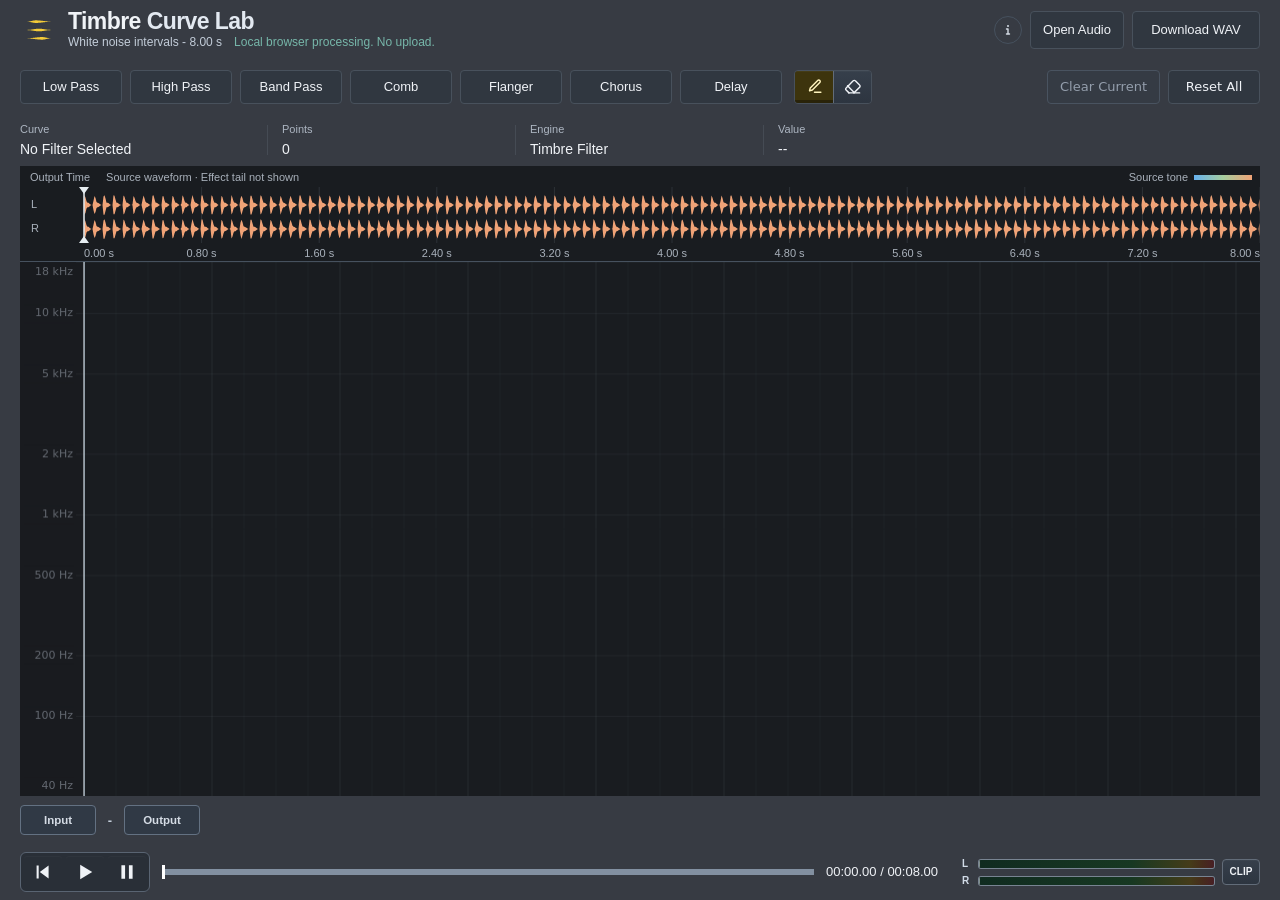
==== index.html @ 64b57b72 "Apply consistent 10ms playback and WAV boundary fades" ====
<!doctype html>
<html lang="en">
  <head>
    <meta charset="utf-8">
    <meta name="viewport" content="width=device-width, initial-scale=1">
    <title>Timbre Curve Lab</title>
    <link rel="icon" type="image/svg+xml" href="assets/identity/timbre-micro.svg?v=hub-v0.10">
    <link rel="stylesheet" href="assets/identity/tokens.css?v=hub-v0.10">
    <link rel="stylesheet" href="src/styles.css?v=20261018-chain-insert2">
    <link rel="stylesheet" href="src/common-transport.css?v=20261013-1">
    <link rel="stylesheet" href="src/curve-actions.css?v=20261014-family1">
    <link rel="stylesheet" href="src/file-help.css?v=20261014-family1">
    <link rel="stylesheet" href="src/parameter-help.css?v=20261014-family1">
    <link rel="stylesheet" href="src/studio-theme.css?v=20261015-family1">
    <link rel="stylesheet" href="src/button-states.css?v=20261015-2">
  <link rel="stylesheet" href="src/value-strip.css?v=20261015-1">
  <link rel="stylesheet" href="src/functional-surfaces.css?v=20261015-timbre8">
    <link rel="stylesheet" href="src/transport-polish.css?v=20261015-2">
  <link rel="stylesheet" href="src/transport-surface.css?v=20261015-2">
  <link rel="stylesheet" href="src/brand-layout.css?v=20261015-1">
    <link rel="stylesheet" href="src/readout-layout.css?v=20261015-compact2">
    <link rel="stylesheet" href="src/header-rhythm.css?v=20261015-1">
    <link rel="stylesheet" href="src/typography.css?v=20261015-family1">
  <link rel="stylesheet" href="src/quiet-ui.css?v=20261023-family1">
</head>
  <body>
    <main class="app">
      <header class="topbar">
        <div class="brand">
          <img class="brandMark" src="assets/identity/timbre-symbol.svg?v=hub-v0.10" width="48" height="48" alt="" aria-hidden="true">
          <div class="brandCopy">
            <h1><span>Timbre </span><span class="brandAccent">Curve Lab</span></h1>
            <p class="tagline">Draw filter color onto sound.</p>
            <p class="statusLine"><span id="fileStatus">No audio loaded</span><span class="privacyNote">Local browser processing. No upload.</span></p>

          </div>
        </div>
        <div class="transport">
          <details id="fileHelp" class="fileHelp">
            <summary aria-label="Audio file and export information" title="Audio file and export information"><svg width="16" height="16" viewBox="0 0 16 16" fill="none" aria-hidden="true"><circle cx="8" cy="4" r="1" fill="currentColor"/><path d="M6.5 7h1.5v5m-1.5 0h3" stroke="currentColor" stroke-width="1.4" stroke-linecap="round" stroke-linejoin="round"/></svg></summary>
            <div class="fileHelpPanel">
              <strong>Files &amp; export</strong>
              <dl>
                <dt>Input</dt><dd>WAV, MP3 recommended.</dd>
                <dt>AIFF</dt><dd>Mono/stereo 16/24-bit PCM (8–192 kHz), converted locally on import. AIFF-C is not supported.</dd>
                <dt>AIFF limits</dt><dd>128 MiB file / converted WAV; 192 MiB decoded audio. Other formats depend on browser memory.</dd>
                <dt>Output</dt><dd>Source up to 3 min, plus effect tail · Stereo · 48 kHz / 24-bit WAV.</dd>
              </dl>
              <p>Short excerpts recommended. Use one Lab at a time for heavy processing.</p>
            </div>
          </details>
          <label class="fileButton">
            Open Audio
            <input id="fileInput" type="file" accept="audio/*,.aif,.aiff,.aifc">
          </label>
          <span class="exportStatus" role="status" aria-label="Export status" hidden><strong id="downloadReadout"></strong></span>
<button id="downloadButton" type="button" disabled title="Source up to 3 min, plus effect tail · Stereo · 48 kHz / 24-bit WAV.">Download WAV</button>
        </div>
      </header>

      <section class="editor">
        <div class="effectBar">
          <div class="effectChain" aria-label="Effect chain">
            <button id="lowpassMode" class="effectModule lowpassModule" type="button" data-parameter-help aria-describedby="lowpassModeHelp">Low Pass</button>
            <button id="highpassMode" class="effectModule highpassModule" type="button" data-parameter-help aria-describedby="highpassModeHelp">High Pass</button>
            <button id="bandpassMode" class="effectModule bandpassModule" type="button" data-parameter-help aria-describedby="bandpassModeHelp">Band Pass</button>
            <button id="combMode" class="effectModule combModule" type="button" data-parameter-help aria-describedby="combModeHelp">Comb</button>
            <button id="flangerMode" class="effectModule flangerModule" type="button" data-parameter-help aria-describedby="flangerModeHelp">Flanger</button>
            <button id="chorusMode" class="effectModule chorusModule" type="button" data-parameter-help aria-describedby="chorusModeHelp">Chorus</button>
            <button id="delayMode" class="effectModule delayModule" type="button" data-parameter-help aria-describedby="delayModeHelp">Delay</button>
            <div class="toolToggle" role="group" aria-label="Curve editing tool">
              <button id="penTool" class="active" type="button" aria-label="Pen" aria-pressed="true" title="Pen: add or move points">
                <svg xmlns="http://www.w3.org/2000/svg" width="17" height="17" viewBox="0 0 24 24" fill="none" stroke="currentColor" stroke-width="2" stroke-linecap="round" stroke-linejoin="round" aria-hidden="true"><path d="M12 20h9"/><path d="M16.5 3.5a2.121 2.121 0 0 1 3 3L9 17l-4 1 1-4Z"/></svg>
              </button>
              <button id="eraserTool" type="button" aria-label="Eraser" aria-pressed="false" title="Eraser: click a point to delete. Mac: Command-click; PC: Ctrl-click">
                <svg xmlns="http://www.w3.org/2000/svg" width="17" height="17" viewBox="0 0 24 24" fill="none" stroke="currentColor" stroke-width="2" stroke-linecap="round" stroke-linejoin="round" aria-hidden="true"><path d="m7 21-4-4a2 2 0 0 1 0-3L13 4a2 2 0 0 1 3 0l6 6a2 2 0 0 1 0 3l-8 8"/><path d="M22 21H7"/><path d="m5 11 9 9"/></svg>
              </button>
            </div>
          </div>
          <div class="curveActions">
            <button id="clearCurveButton" type="button">Clear Current</button>
            <button id="resetButton" type="button">Reset All</button>
          </div>
        </div>
        <div id="parameterBar" class="parameterBar" aria-label="Effect parameters" hidden>
          <button id="bandpassCenterParam" class="parameterButton wideParameter" type="button" data-parameter-help aria-describedby="bandpassCenterParamHelp">Center Frequency</button>
          <button id="bandpassWidthParam" class="parameterButton" type="button" data-parameter-help aria-describedby="bandpassWidthParamHelp">Width</button>
          <button id="combDelayParam" class="parameterButton wideParameter" type="button" data-parameter-help aria-describedby="combDelayParamHelp">Delay Time</button>
          <button id="combFeedbackParam" class="parameterButton" type="button" data-parameter-help aria-describedby="combFeedbackParamHelp">Feedback</button>
          <button id="combMixParam" class="parameterButton" type="button" data-parameter-help aria-describedby="combMixParamHelp">Amount</button>
          <button id="flangerDelayParam" class="parameterButton wideParameter" type="button" data-parameter-help aria-describedby="flangerDelayParamHelp">Delay Time</button>
          <button id="flangerDepthParam" class="parameterButton" type="button" data-parameter-help aria-describedby="flangerDepthParamHelp">Depth</button>
          <button id="flangerRateParam" class="parameterButton" type="button" data-parameter-help aria-describedby="flangerRateParamHelp">Rate</button>
          <button id="flangerFeedbackParam" class="parameterButton" type="button" data-parameter-help aria-describedby="flangerFeedbackParamHelp">Feedback</button>
          <button id="flangerMixParam" class="parameterButton" type="button" data-parameter-help aria-describedby="flangerMixParamHelp">Mix</button>
          <button id="chorusDelayParam" class="parameterButton wideParameter" type="button" data-parameter-help aria-describedby="chorusDelayParamHelp">Delay Time</button>
          <button id="chorusDepthParam" class="parameterButton" type="button" data-parameter-help aria-describedby="chorusDepthParamHelp">Depth</button>
          <button id="chorusRateParam" class="parameterButton" type="button" data-parameter-help aria-describedby="chorusRateParamHelp">Rate</button>
          <button id="chorusMixParam" class="parameterButton" type="button" data-parameter-help aria-describedby="chorusMixParamHelp">Mix</button>
          <button id="delayTimeParam" class="parameterButton wideParameter" type="button" data-parameter-help aria-describedby="delayTimeParamHelp">Delay Time</button>
          <button id="delayFeedbackParam" class="parameterButton" type="button" data-parameter-help aria-describedby="delayFeedbackParamHelp">Feedback</button>
          <button id="delayMixParam" class="parameterButton" type="button" data-parameter-help aria-describedby="delayMixParamHelp">Mix</button>
        </div>
        <div id="parameterLegend" class="parameterLegend" aria-label="Current parameter ranges"></div>
        <div class="panel currentValues" aria-label="Current parameter values">
          <div class="readout"><span>Curve</span><strong id="modeReadout">Low Pass</strong></div>
          <div class="readout"><span>Points</span><strong id="pointsReadout">2</strong></div>
          <div class="readout"><span>Engine</span><strong>Timbre Filter</strong></div>
          <div class="readout"><span>Value</span><strong id="cutoffReadout" title="Playing: preview engine value. Stopped: curve target at the playhead.">1.0 kHz</strong></div>
        </div>
        <div class="outputWaveFrame">
          <canvas id="outputWaveCanvas" width="1400" height="96" role="slider" tabindex="0"
            aria-label="Output time position on the original source waveform. Click or drag to seek; effect tails are not shown"
            aria-valuemin="0" aria-valuemax="100" aria-valuenow="0" aria-disabled="true"
            title="Source waveform, not processed audio. Color: blue (lower-frequency character) to peach (higher-frequency character). Delay tails are not shown. Click or drag to seek."></canvas>
        </div>
        <div class="canvasFrame">
          <canvas id="waveCanvas" width="1400" height="620"></canvas>
        </div>


        <div id="chainDiagram" class="chainDiagram" aria-label="Current effect order"></div>
      </section>

      <footer class="playbackBar" aria-label="Playback and output monitoring">
        <div class="bottomTransport" aria-label="Transport controls">
          <button id="rewindButton" type="button" aria-label="Return to start" title="Return to start" disabled></button>
          <button id="playButton" type="button" aria-label="Play" title="Play · Space" disabled>Play</button>
          <button id="stopButton" type="button" aria-label="Pause" title="Pause · Space" disabled>Pause</button>
        </div>
        <input id="playbackScrubber" type="range" min="0" max="1" step="0.0001" value="0" aria-label="Output playback position" disabled>
        <output id="timeStatus" aria-live="off">00:00.00 / 00:00.00</output>
        <section class="outputMeter" aria-label="Stereo output level">
          <div class="meterChannels">
            <div class="meterRow" data-meter-channel="0">
              <span class="meterChannelLabel">L</span>
              <div class="meterTrack" aria-hidden="true">
                <div class="meterRms"></div>
                <div class="meterPeak"></div>
                <div class="meterHold"></div>
              </div>
              <span class="meterValue">-∞</span>
            </div>
            <div class="meterRow" data-meter-channel="1">
              <span class="meterChannelLabel">R</span>
              <div class="meterTrack" aria-hidden="true">
                <div class="meterRms"></div>
                <div class="meterPeak"></div>
                <div class="meterHold"></div>
              </div>
              <span class="meterValue">-∞</span>
            </div>
          </div>
          <button id="meterClipButton" class="meterClip" type="button" aria-pressed="false" title="Clear the held clip indicator">CLIP</button>
        </section>
      </footer>
    </main>

    <script src="src/file-help.js?v=20261014-family1" type="module"></script>
    <script src="src/app.js?v=20261025-fade10" type="module"></script>
  <div id="lowpassModeHelp" class="parameterHelp" role="tooltip" hidden><strong>Low Pass · 40 Hz–18 kHz</strong><span>Set the cutoff frequency. Attenuates frequencies above it. The upper limit is reduced at lower processing sample rates.</span><span class="helpState"></span></div>
<div id="highpassModeHelp" class="parameterHelp" role="tooltip" hidden><strong>High Pass · 40 Hz–18 kHz</strong><span>Set the cutoff frequency. Attenuates frequencies below it. The upper limit is reduced at lower processing sample rates.</span><span class="helpState"></span></div>
<div id="bandpassModeHelp" class="parameterHelp" role="tooltip" hidden><strong>Band Pass</strong><span>Keep a band around the center frequency. Edit Center Frequency and Width separately.</span><span class="helpState"></span></div>
<div id="combModeHelp" class="parameterHelp" role="tooltip" hidden><strong>Comb</strong><span>Combine the original with a delayed, recirculating signal for resonant comb filtering.</span><span class="helpState"></span></div>
<div id="flangerModeHelp" class="parameterHelp" role="tooltip" hidden><strong>Flanger</strong><span>Sweep a short delay to create moving comb-filter notches. Edit delay, depth, rate, feedback and mix.</span><span class="helpState"></span></div>
<div id="chorusModeHelp" class="parameterHelp" role="tooltip" hidden><strong>Chorus</strong><span>Modulate delayed voices to thicken the sound. Edit delay, depth, rate and mix.</span><span class="helpState"></span></div>
<div id="delayModeHelp" class="parameterHelp" role="tooltip" hidden><strong>Delay</strong><span>Create repeating echoes. Edit delay time, feedback and mix.</span><span class="helpState"></span></div>
<div id="bandpassCenterParamHelp" class="parameterHelp" role="tooltip" hidden><strong>Center Frequency · 40 Hz–18 kHz</strong><span>Move the center of the band-pass filter. The upper limit is reduced at lower processing sample rates.</span><span class="helpState"></span></div>
<div id="bandpassWidthParamHelp" class="parameterHelp" role="tooltip" hidden><strong>Width · 0–100%</strong><span>Widen the pass band: 0% is narrow (Q 12), 100% is wide (Q 0.5). The filter remains active at every width.</span><span class="helpState"></span></div>
<div id="combDelayParamHelp" class="parameterHelp" role="tooltip" hidden><strong>Comb Delay · 0.5–100 ms</strong><span>Set the delay that determines the spacing of comb resonances.</span><span class="helpState"></span></div>
<div id="combFeedbackParamHelp" class="parameterHelp" role="tooltip" hidden><strong>Comb Feedback · 0–0.95</strong><span>Return part of the delayed signal into the delay. Higher values sustain resonances longer.</span><span class="helpState"></span></div>
<div id="combMixParamHelp" class="parameterHelp" role="tooltip" hidden><strong>Comb Amount · 0–100%</strong><span>0% is the original signal. 100% is the comb-filtered signal, which itself includes original and delayed sound.</span><span class="helpState"></span></div>
<div id="flangerDelayParamHelp" class="parameterHelp" role="tooltip" hidden><strong>Flanger Delay · 0.5–10 ms</strong><span>Set the center delay for the modulation sweep.</span><span class="helpState"></span></div>
<div id="flangerDepthParamHelp" class="parameterHelp" role="tooltip" hidden><strong>Flanger Depth · 0–10 ms</strong><span>Requested sweep depth. Effective depth is limited to Delay minus 0.25 ms.</span><span class="helpState"></span></div>
<div id="flangerRateParamHelp" class="parameterHelp" role="tooltip" hidden><strong>Flanger Rate · 0.02–5 Hz</strong><span>Set how many modulation cycles occur each second.</span><span class="helpState"></span></div>
<div id="flangerFeedbackParamHelp" class="parameterHelp" role="tooltip" hidden><strong>Flanger Feedback · 0–0.85</strong><span>Recirculate delayed sound to strengthen the resonant sweep.</span><span class="helpState"></span></div>
<div id="flangerMixParamHelp" class="parameterHelp" role="tooltip" hidden><strong>Flanger Mix · 0–100%</strong><span>Balance original and delayed sound: 0% original, 100% wet.</span><span class="helpState"></span></div>
<div id="chorusDelayParamHelp" class="parameterHelp" role="tooltip" hidden><strong>Chorus Delay · 10–35 ms</strong><span>Set the base delay of the chorus voices.</span><span class="helpState"></span></div>
<div id="chorusDepthParamHelp" class="parameterHelp" role="tooltip" hidden><strong>Chorus Depth · 0–20 ms</strong><span>Requested sweep depth. Effective depth is limited to Delay minus 5 ms.</span><span class="helpState"></span></div>
<div id="chorusRateParamHelp" class="parameterHelp" role="tooltip" hidden><strong>Chorus Rate · 0.02–3 Hz</strong><span>Set the chorus modulation speed in cycles per second.</span><span class="helpState"></span></div>
<div id="chorusMixParamHelp" class="parameterHelp" role="tooltip" hidden><strong>Chorus Mix · 0–100%</strong><span>Balance original and chorus sound: 0% original, 100% wet.</span><span class="helpState"></span></div>
<div id="delayTimeParamHelp" class="parameterHelp" role="tooltip" hidden><strong>Delay Time · 100 ms–1.5 s</strong><span>Set the interval between echoes.</span><span class="helpState"></span></div>
<div id="delayFeedbackParamHelp" class="parameterHelp" role="tooltip" hidden><strong>Delay Feedback · 0–0.85</strong><span>Set how much delayed sound repeats through the delay.</span><span class="helpState"></span></div>
<div id="delayMixParamHelp" class="parameterHelp" role="tooltip" hidden><strong>Delay Mix · 0–100%</strong><span>Balance original and echoes: 0% original, 100% wet.</span><span class="helpState"></span></div>
<script type="module" src="src/parameter-help.js?v=20261014-family1"></script>
<script src="src/value-details.js?v=20261015-1" type="module"></script>
</body>
</html>
---- assets/identity/tokens.css ----
/* Pinned Hub v0.10 palette. Update from palette.json together. */
:root {
  --curve-lab-audio: #459BFF;
  --curve-lab-timbre: #F4CB38;
  --curve-lab-space: #A982FF;
  --curve-lab-granular: #EF4FA4;
  --curve-lab-spectral: #FF7047;
  --curve-lab-oscillator: #28CDB0;
}
---- src/styles.css ----
:root {
  color-scheme: dark;
  --cl-bg: #07111c;
  --cl-bg-deep: #050b12;
  --cl-surface: #0d1b29;
  --cl-surface-raised: #122438;
  --cl-surface-hover: #182f46;
  --cl-surface-active: #1b3751;
  --cl-border: #203a52;
  --cl-border-strong: #345672;
  --cl-text: #e8f0f6;
  --cl-text-secondary: #aabccc;
  --cl-text-muted: #71889b;
  --cl-accent: var(--curve-lab-timbre);
  --cl-accent-hover: #f7d972;
  --cl-focus: #f9e49b;
  --cl-danger: #e35d80;
  --cl-meter-green: #20d45b;
  --cl-meter-yellow: #f2d31b;
  --cl-meter-orange: #f28c18;
  --cl-meter-red: #e44747;
  --cl-meter-hold: #f4f7f9;
  --cl-radius-sm: 4px;
  --cl-radius-md: 6px;
  --cl-radius-lg: 8px;
  --cl-space-1: 4px;
  --cl-space-2: 8px;
  --cl-space-3: 12px;
  --cl-space-4: 16px;
  --cl-space-6: 24px;
  --cl-control-height: 38px;
  --cl-toolbar-height: 54px;
  --bg: var(--cl-bg);
  --surface: var(--cl-surface);
  --surface-strong: var(--cl-surface-raised);
  --line: var(--cl-border);
  --text: var(--cl-text);
  --muted: var(--cl-text-muted);
  --mint: #6de0c0;
  --top-accent: #6fa8dc;
  --top-accent-soft: #8bbce6;
  --red: #eb6f75;
  --purple: #b887f4;
  --gold: #f2b705;
  --danger: var(--cl-danger);
  font-family: system-ui, -apple-system, BlinkMacSystemFont, "Segoe UI", sans-serif;
  background: var(--cl-bg-deep);
  color: var(--cl-text);
}

* {
  box-sizing: border-box;
}

body {
  margin: 0;
  min-height: 100vh;
  min-height: 100dvh;
  overflow: auto;
  background: var(--cl-bg-deep);
}

button,
input {
  font: inherit;
}

.app {
  display: grid;
  grid-template-columns: minmax(0, 1fr);
  grid-template-rows: auto auto auto;
  align-content: start;
  min-height: 100vh;
  min-height: 100dvh;
  padding-bottom: 118px;
  padding-bottom: calc(118px + env(safe-area-inset-bottom, 0px));
}

.topbar {
  grid-column: 1 / -1;
  display: grid;
  grid-template-columns: minmax(330px, 1fr) auto;
  align-items: center;
  gap: var(--cl-space-6);
  padding: 18px var(--cl-space-6);
  border-bottom: 1px solid rgba(52, 86, 114, 0.72);
  background: #08131e;
}

.brand {
  display: grid;
  grid-template-columns: 48px minmax(0, 1fr);
  align-items: center;
  gap: var(--cl-space-3);
  min-width: 0;
}

.brandMark {
  width: 48px;
  height: 48px;
  display: block;
  object-fit: contain;
}

.brandCopy {
  min-width: 0;
}

.brand h1 {
  margin: 0;
  font-size: 25px;
  font-weight: 720;
  line-height: 1.05;
  letter-spacing: 0;
}

.brandAccent {
  color: var(--cl-accent);
}

.brand p {
  margin: 0;
}

.tagline {
  margin-top: var(--cl-space-1);
  color: var(--cl-text-secondary);
  font-size: 13px;
  line-height: 1.35;
}

.statusLine {
  display: flex;
  gap: 5px var(--cl-space-3);
  flex-wrap: wrap;
  margin-top: 3px;
  color: var(--cl-text-muted);
  font-size: 11.5px;
  line-height: 1.35;
}

.privacyNote {
  color: #77b7aa;
}

.formatNote {
  margin-top: 2px;
  color: #60798d;
  font-size: 10.5px;
  line-height: 1.35;
}

.transport {
  display: flex;
  align-items: center;
  justify-self: end;
  gap: var(--cl-space-2);
  flex-wrap: wrap;
}

button,
.fileButton {
  min-width: 74px;
  height: var(--cl-control-height);
  border: 1px solid var(--cl-border);
  background: var(--cl-surface-raised);
  color: var(--cl-text-secondary);
  border-radius: var(--cl-radius-md);
  display: inline-flex;
  align-items: center;
  justify-content: center;
  padding: 0 14px;
  font-size: 13px;
  font-weight: 620;
  line-height: 1;
  cursor: pointer;
  text-decoration: none;
  white-space: nowrap;
}

button:hover,
.fileButton:hover {
  border-color: var(--cl-border-strong);
  background: var(--cl-surface-hover);
  color: var(--cl-text);
}

button:focus-visible,
.fileButton:focus-within {
  outline: 2px solid var(--cl-focus);
  outline-offset: 2px;
}

button:active:not(:disabled),
.fileButton:active {
  background: var(--cl-surface-active);
}

#downloadButton {
  min-width: 128px;
  border-color: var(--cl-accent);
  background: color-mix(in srgb, var(--cl-accent) 38%, var(--cl-bg));
  color: #f4fbff;
}

#downloadButton:hover {
  border-color: var(--cl-accent-hover);
  background: color-mix(in srgb, var(--cl-accent) 45%, var(--cl-bg));
}

#stopButton {
  border-color: #784054;
  color: #f09ab1;
}

#stopButton:hover {
  border-color: var(--cl-danger);
  background: #321d2a;
  color: #ffc0d0;
}

#clearCurveButton {
  border-color: #4c4f5d;
}

button:disabled {
  opacity: 0.42;
  cursor: default;
}


.fileButton input {
  position: absolute;
  width: 1px;
  height: 1px;
  padding: 0;
  margin: -1px;
  overflow: hidden;
  clip-path: inset(50%);
  white-space: nowrap;
  border: 0;
}

.editor {
  min-width: 0;
  min-height: 0;
  padding: var(--cl-space-4);
  display: grid;
  align-content: start;
  gap: var(--cl-space-3);
}

.parameterLegend {
  display: flex;
  align-items: center;
  min-height: 22px;
  gap: var(--cl-space-4);
  min-width: 0;
  overflow-x: auto;
  color: var(--cl-text-muted);
  font-size: 11.5px;
  font-weight: 650;
  line-height: 1;
  white-space: nowrap;
}

.legendItem {
  flex: 0 0 auto;
  display: inline-flex;
  align-items: center;
  gap: 8px;
}

.legendSwatch {
  width: 24px;
  height: 3px;
  border-radius: 999px;
}

.canvasFrame {
  min-width: 0;
  overflow: hidden;
  border: 1px solid var(--cl-border-strong);
  border-radius: var(--cl-radius-lg);
  background: #0c1f31;
}

.outputWaveFrame {
  min-width: 0;
  overflow: hidden;
  border: 1px solid var(--cl-border-strong);
  border-radius: var(--cl-radius-lg);
  background: #0c1f31;
}

#outputWaveCanvas {
  display: block;
  width: 100%;
  height: 96px;
  background: #0c1f31;
  cursor: ew-resize;
  touch-action: none;
}

#outputWaveCanvas[aria-disabled="true"] {
  cursor: default;
}

#outputWaveCanvas:focus-visible {
  outline: 2px solid var(--cl-focus);
  outline-offset: -3px;
}

#waveCanvas {
  /* The renderer sets inline dimensions; CSS owns the visible responsive workspace. */
  width: 100% !important;
  height: clamp(220px, calc(100vh - 575px), 620px) !important;
  height: clamp(220px, calc(100dvh - 575px), 620px) !important;
  display: block;
  background: #0c1f31;
  cursor: crosshair;
}

#waveCanvas.eraseMode {
  cursor: url("eraser-cursor.svg") 5 25, crosshair;
}

.parameterBar:not([hidden]) ~ .canvasFrame #waveCanvas {
  height: clamp(215px, calc(100vh - 566px), 620px) !important;
  height: clamp(215px, calc(100dvh - 566px), 620px) !important;
}

.chainLabel {
  color: var(--cl-text-muted);
  font-size: 10px;
  font-weight: 700;
  text-transform: uppercase;
  line-height: 1;
  padding: 1px 4px 0;
}

.chainDiagram {
  display: flex;
  align-items: center;
  gap: var(--cl-space-2);
  min-width: 0;
  overflow-x: auto;
  padding: var(--cl-space-2) var(--cl-space-3);
  border: 1px solid var(--cl-border);
  border-radius: var(--cl-radius-lg);
  background: #0a1724;
}

.chainTerminal {
  flex: 0 0 auto;
  min-width: 76px;
  height: 30px;
  border: 1px solid var(--cl-border-strong);
  border-radius: var(--cl-radius-md);
  display: inline-flex;
  align-items: center;
  justify-content: center;
  color: var(--cl-text-secondary);
  background: var(--cl-surface-raised);
  font-size: 11.5px;
  font-weight: 650;
}

.chainConnector {
  flex: 0 0 auto;
  color: var(--cl-text-muted);
  font-size: 13px;
  font-weight: 700;
  line-height: 1;
  user-select: none;
}

.chainBlock {
  flex: 0 0 auto;
  cursor: grab;
  transition: transform 140ms ease, opacity 140ms ease;
}

.chainBlock:active {
  cursor: grabbing;
}

.chainBlock.dragging {
  opacity: 0.45;
  transform: scale(0.98);
}

.flangerModule.enabled,
.flangerModule.active {
  border-color: var(--purple);
  background: #2c243c;
}

.chorusModule.enabled,
.chorusModule.active {
  border-color: var(--mint);
  background: #18342f;
}

.delayModule.enabled,
.delayModule.active {
  border-color: var(--gold);
  background: #302704;
}

.effectBar {
  min-height: var(--cl-toolbar-height);
  display: flex;
  align-items: center;
  justify-content: space-between;
  gap: var(--cl-space-3);
  flex-wrap: wrap;
  padding: var(--cl-space-2) var(--cl-space-3);
  border: 1px solid var(--cl-border);
  border-radius: var(--cl-radius-lg);
  background: var(--cl-surface);
  color: var(--cl-text-muted);
  font-size: 11.5px;
}

.curveActions {
  justify-content: flex-end;
  padding-left: var(--cl-space-3);
  border-left: 1px solid var(--cl-border-strong);
}

.effectChain,
.curveActions,
.parameterBar {
  display: flex;
  align-items: center;
  gap: var(--cl-space-2);
  flex-wrap: wrap;
}

.toolToggle {
  display: inline-flex;
  height: 34px;
  margin-left: var(--cl-space-1);
  border: 1px solid #2d4a61;
  border-radius: var(--cl-radius-md);
  overflow: hidden;
}

.effectBar .toolToggle button {
  width: 38px;
  min-width: 38px;
  height: 32px;
  padding: 0;
  border: 0;
  border-radius: 0;
  background: #102236;
  color: #9fb5c6;
}

.effectBar .toolToggle button + button {
  border-left: 1px solid #2d4a61;
}

.effectBar .toolToggle button.active {
  background: #3d340d;
  color: #fff4bd;
}

.effectBar .toolToggle button:focus-visible {
  outline: 2px solid var(--cl-focus);
  outline-offset: -2px;
}

.effectModule {
  min-width: 102px;
  height: 34px;
  border-width: 1px;
  border-color: #29445b;
  background: #102236;
  color: #8fa6b8;
}

.effectModule.pending {
  opacity: 0.58;
}

.effectModule.enabled {
  color: #fff4f2;
}

.lowpassModule.enabled {
  border-color: #6fa8dc;
  background: #1d2c3a;
}

.highpassModule.enabled {
  border-color: #eb6f75;
  background: #3a2024;
}

.bandpassModule.enabled {
  border-color: #8fcf7a;
  background: #203323;
}

.combModule.enabled {
  border-color: #d4bd72;
  background: #302d1f;
}

.flangerModule.enabled {
  border-color: #6de0c0;
  background: #17342f;
}

.chorusModule.enabled {
  border-color: #d99058;
  background: #35281f;
}

.delayModule.enabled {
  border-color: #b887f4;
  background: #2f2540;
}

.curveMode {
  border-color: #39464d;
}

#clearCurveButton,
#resetButton {
  min-width: 92px;
  height: 34px;
  color: var(--cl-text-secondary);
}

#lowpassMode.active {
  border-color: #6fa8dc;
  background: #1d2c3a;
  color: #edf7ff;
  box-shadow: inset 0 -2px 0 #6fa8dc;
}

#highpassMode.active {
  border-color: #eb6f75;
  background: #3a2024;
  color: #ffd0d1;
  box-shadow: inset 0 -2px 0 #eb6f75;
}

#bandpassMode.active {
  border-color: #8fcf7a;
  background: #203323;
  color: #f1ffe8;
  box-shadow: inset 0 -2px 0 #8fcf7a;
}

#combMode.active {
  border-color: #f2b705;
  background: #302704;
  color: #fff3be;
  box-shadow: inset 0 -2px 0 #f2b705;
}

#flangerMode.active {
  border-color: #6de0c0;
  background: #17342f;
  color: #d6fff5;
  box-shadow: inset 0 -2px 0 #6de0c0;
}

#chorusMode.active {
  border-color: #d99058;
  background: #35281f;
  color: #ffe2ca;
  box-shadow: inset 0 -2px 0 #d99058;
}

#delayMode.active {
  border-color: #b887f4;
  background: #2f2540;
  color: #f0e4ff;
  box-shadow: inset 0 -2px 0 #b887f4;
}

#lowpassMode.bypassed,
#highpassMode.bypassed,
#bandpassMode.bypassed,
#combMode.bypassed,
#flangerMode.bypassed,
#chorusMode.bypassed,
#delayMode.bypassed {
  border-color: #29445b;
  background: #102236;
  color: #8fa6b8;
  box-shadow: inset 0 -2px 0 #3a5870;
}

.parameterBar {
  min-height: 34px;
  padding: 0 var(--cl-space-1);
}

.parameterBar[hidden] {
  display: none;
}

.parameterButton {
  min-width: 86px;
  height: 32px;
  border-color: #29445b;
  background: #102236;
  color: #8fa6b8;
}

.parameterButton[hidden] {
  display: none;
}

.wideParameter {
  min-width: 142px;
}

#bandpassCenterParam.active {
  border-color: #8fcf7a;
  background: #203323;
  color: #f1ffe8;
}

#bandpassWidthParam.active {
  border-color: #6fa8dc;
  background: #1d2c3a;
  color: #edf7ff;
}

#combDelayParam.active {
  border-color: #f2b705;
  background: #302704;
  color: #fff3be;
}

#combFeedbackParam.active {
  border-color: #8fcf7a;
  background: #203323;
  color: #f1ffe8;
}

#combMixParam.active {
  border-color: #6fa8dc;
  background: #1d2c3a;
  color: #edf7ff;
}

#flangerDelayParam.active,
#chorusDelayParam.active,
#delayTimeParam.active {
  border-color: #f2b705;
  background: #302704;
  color: #fff3be;
}

#flangerDepthParam.active,
#chorusDepthParam.active {
  border-color: #b887f4;
  background: #2f2540;
  color: #f0e4ff;
}

#flangerRateParam.active {
  border-color: #eb6f75;
  background: #3a2024;
  color: #ffd0d1;
}

#chorusRateParam.active,
#flangerFeedbackParam.active,
#delayFeedbackParam.active {
  border-color: #8fcf7a;
  background: #203323;
  color: #f1ffe8;
}

#flangerMixParam.active,
#chorusMixParam.active,
#delayMixParam.active {
  border-color: #6fa8dc;
  background: #1d2c3a;
  color: #edf7ff;
}

.panel {
  display: grid;
  grid-template-columns: repeat(5, minmax(118px, 1fr));
  gap: 0;
  padding: 10px 12px;
  border: 1px solid var(--cl-border);
  border-radius: var(--cl-radius-lg);
  background: #0a1724;
}

.readout {
  position: relative;
  display: grid;
  grid-template-rows: 13px 17px;
  align-content: center;
  gap: 4px;
  min-width: 0;
  padding: 0 14px;
  color: var(--cl-text-muted);
  font-size: 11px;
  line-height: 1.2;
  text-transform: uppercase;
}

.readout:first-child {
  padding-left: 4px;
}

.readout:not(:last-child)::after {
  position: absolute;
  top: 3px;
  right: 0;
  bottom: 3px;
  width: 1px;
  background: rgba(52, 86, 114, 0.58);
  content: "";
}

.readout strong {
  color: var(--cl-text);
  font-weight: 650;
  font-size: 13px;
  font-variant-numeric: tabular-nums;
  line-height: 1.3;
  overflow: hidden;
  text-overflow: ellipsis;
  text-transform: none;
  white-space: nowrap;
}

.playbackBar {
  position: fixed;
  z-index: 10;
  right: var(--cl-space-4);
  bottom: var(--cl-space-3);
  bottom: max(var(--cl-space-3), env(safe-area-inset-bottom, 0px));
  left: var(--cl-space-4);
  display: grid;
  grid-template-columns: auto minmax(166px, 1fr) minmax(33vw, 38vw);
  align-items: center;
  gap: var(--cl-space-4);
  min-height: 66px;
  margin: 0;
  padding: 10px 12px;
  border: 1px solid var(--cl-border);
  border-radius: var(--cl-radius-lg);
  background: #0a1724;
}

.bottomTransport {
  display: flex;
  align-items: center;
  gap: var(--cl-space-2);
}

.bottomTransport button {
  min-width: 74px;
}

#timeStatus {
  min-width: 166px;
  color: var(--cl-text);
  font-size: 16px;
  font-weight: 680;
  font-variant-numeric: tabular-nums;
  text-align: center;
  white-space: nowrap;
}

.outputMeter {
  display: grid;
  grid-template-columns: auto minmax(140px, 1fr) auto;
  align-items: center;
  gap: var(--cl-space-2);
  min-width: 0;
  padding-left: var(--cl-space-3);
  border-left: 1px solid rgba(52, 86, 114, 0.58);
}

.meterTitle {
  color: var(--cl-text-muted);
  font-size: 10px;
  font-weight: 750;
}

.meterChannels {
  display: grid;
  gap: 5px;
  min-width: 0;
}

.meterRow {
  display: grid;
  grid-template-columns: 11px minmax(90px, 1fr) 34px;
  align-items: center;
  gap: 5px;
}

.meterChannelLabel,
.meterValue {
  color: var(--cl-text-muted);
  font-size: 10px;
  font-weight: 650;
  font-variant-numeric: tabular-nums;
}

.meterValue {
  text-align: right;
}

.meterTrack {
  position: relative;
  height: 7px;
  overflow: hidden;
  border: 1px solid #233d53;
  border-radius: 2px;
  background: #050c13;
}

.meterRms,
.meterPeak {
  position: absolute;
  inset: 0;
  width: 100%;
  transform: scaleX(0);
  transform-origin: left center;
  background: linear-gradient(
    90deg,
    var(--cl-meter-green) 0%,
    var(--cl-meter-green) 68%,
    var(--cl-meter-yellow) 80%,
    var(--cl-meter-orange) 90%,
    var(--cl-meter-red) 100%
  );
}

.meterRms {
  opacity: 0.72;
}

.meterPeak {
  top: 1px;
  bottom: 1px;
  opacity: 0.96;
}

.meterHold {
  position: absolute;
  top: 0;
  bottom: 0;
  left: 0;
  width: 1px;
  background: var(--cl-meter-hold);
}

.meterClip {
  min-width: 38px;
  width: 38px;
  height: 26px;
  padding: 0;
  border-color: #493142;
  background: #1b1c28;
  color: #79576a;
  font-size: 8.5px;
  font-weight: 760;
}

.meterClip.clipped {
  border-color: var(--cl-danger);
  background: #5a2035;
  color: #ffd5df;
}

@media (max-width: 1180px) {
  .app {
    padding-bottom: 136px;
    padding-bottom: calc(136px + env(safe-area-inset-bottom, 0px));
  }

  .topbar {
    grid-template-columns: minmax(320px, 1fr) auto;
  }

  .transport {
    grid-column: 2;
    grid-row: 1;
    max-width: 520px;
  }

  .playbackBar {
    grid-template-columns: auto minmax(190px, 1fr);
  }

  .outputMeter {
    grid-column: 1 / -1;
    grid-row: 2;
    padding: var(--cl-space-2) 0 0;
    border-top: 1px solid rgba(52, 86, 114, 0.58);
    border-left: 0;
  }
}

@media (max-width: 860px) {
  .app {
    padding-bottom: 162px;
    padding-bottom: calc(162px + env(safe-area-inset-bottom, 0px));
  }

  .topbar {
    align-items: start;
    grid-template-columns: minmax(0, 1fr);
    gap: var(--cl-space-3);
    padding: var(--cl-space-4);
  }

  .brand {
    grid-template-columns: 40px minmax(0, 1fr);
  }

  .brandMark {
    width: 40px;
    height: 40px;
  }

  .brand h1 {
    font-size: 22px;
  }

  .transport {
    grid-column: 1;
    grid-row: auto;
    justify-self: start;
  }

  .transport {
    max-width: none;
  }

  .editor {
    padding: var(--cl-space-3);
  }

  .effectBar {
    align-items: flex-start;
  }

  .curveActions {
    justify-content: flex-start;
    padding-left: 0;
    border-left: 0;
  }

  .panel {
    grid-template-columns: repeat(2, minmax(118px, 1fr));
    gap: 10px 0;
  }

  .readout:nth-child(2n)::after {
    display: none;
  }

  .playbackBar {
    grid-template-columns: auto minmax(150px, 1fr);
    gap: var(--cl-space-3);
    right: var(--cl-space-3);
    left: var(--cl-space-3);
  }

  #timeStatus {
    justify-self: end;
    min-width: 0;
    font-size: 14px;
  }

  .outputMeter {
    grid-column: 1 / -1;
  }

  .outputMeter {
    grid-row: auto;
  }
}

@media (max-width: 520px) {
  .meterTitle,
  .meterValue {
    display: none;
  }

  .outputMeter {
    grid-template-columns: minmax(0, 1fr) auto;
  }

  .meterRow {
    grid-template-columns: 11px minmax(70px, 1fr);
  }
}

@media (prefers-reduced-motion: reduce) {
  .chainBlock {
    transition: none;
  }
}

/* Laptop/desktop workspace: let the curve absorb changing control rows. */
@media (min-width: 900px) and (min-height: 650px) {
  .app {
    display: flex;
    flex-direction: column;
    height: 100dvh;
    min-height: 0;
    padding-bottom: env(safe-area-inset-bottom, 0px) !important;
  }
  .topbar { flex: 0 0 auto; padding: 12px 20px; }
  .editor { display: flex; flex-direction: column; flex: 1 1 0; gap: 8px; padding: 10px 16px; }
  .editor > * { flex: 0 0 auto; }
  .editor > .canvasFrame { flex: 1 1 0; min-height: 120px; position: relative; }
  #waveCanvas, .parameterBar:not([hidden]) ~ .canvasFrame #waveCanvas {
    position: absolute; inset: 0; height: 100% !important;
  }
  #outputWaveCanvas { height: 96px; }
  .chainDiagram { flex-wrap: nowrap; min-height: 48px; }
  .app > .playbackBar {
    position: static; flex: 0 0 auto; margin: 0 16px 10px;
  }
}

/* Drop between effects, including directly after Input and before Output. */
.chainDiagram { column-gap:0; }
.chainConnector { position:relative; display:inline-flex; align-items:center; justify-content:center; width:28px; align-self:stretch; min-height:32px; margin:0; }
.chainConnector.dragTarget { color:transparent; }
.chainConnector.dragTarget::after { content:""; position:absolute; top:2px; bottom:2px; left:13px; width:2px; border-radius:1px; background:var(--cl-focus); }
---- src/common-transport.css ----
/* Curve Lab common bottom transport. Independent from engine and waveform UI. */
.playbackBar{display:grid;grid-template-columns:auto minmax(100px,1fr) auto minmax(200px,25%);align-items:center;gap:12px;min-height:54px;padding:6px 10px}
.bottomTransport{display:flex;align-items:center;gap:0;padding:3px;border:1px solid #304252;border-radius:6px;background:#101d29}
.bottomTransport button,#rewindButton{position:relative;display:block;width:38px;min-width:38px;height:32px;padding:0;border:0;border-radius:3px;background:transparent;color:#d2dce5;font-size:0;box-shadow:none}
.bottomTransport button::before{content:"";position:absolute;left:50%;top:50%;transform:translate(-50%,-50%);width:16px;height:16px;background:currentColor}
#playButton::before{clip-path:polygon(20% 5%,95% 50%,20% 95%)}
#stopButton::before{clip-path:polygon(15% 8%,38% 8%,38% 92%,15% 92%,15% 8%,62% 8%,85% 8%,85% 92%,62% 92%,62% 8%)}
#rewindButton::before{clip-path:polygon(10% 10%,23% 10%,23% 90%,10% 90%,10% 10%,85% 10%,85% 90%,30% 50%,85% 10%)}
#rewindButton{margin-right:7px;border-right:1px solid #344655;border-radius:3px 0 0 3px}
#playButton[aria-pressed="true"]{background:#35404b;color:#d2dce5}
.bottomTransport button:hover{background:#26394c;color:#d2dce5}
.bottomTransport button:disabled{opacity:.35}
.bottomTransport button:focus-visible{outline:2px solid #d2dce5;outline-offset:2px}
#timeStatus{min-width:0;font-size:13px;white-space:nowrap}
#playbackScrubber{appearance:none;-webkit-appearance:none;display:block;width:100%;min-width:0;height:34px;padding:0;margin:0;border:0;border-radius:0;cursor:ew-resize;
background:linear-gradient(to right,var(--cl-accent,#459bff) 0% var(--progress,0%),#223a50 var(--progress,0%) 100%) center / 100% 6px no-repeat}
#playbackScrubber::-webkit-slider-runnable-track{height:6px;background:transparent}
#playbackScrubber::-webkit-slider-thumb{appearance:none;-webkit-appearance:none;width:3px;height:14px;margin-top:-4px;border:0;border-radius:0;background:#fff}
#playbackScrubber::-moz-range-track{height:6px;background:transparent}
#playbackScrubber::-moz-range-thumb{width:3px;height:14px;border:0;border-radius:0;background:#fff}
#playbackScrubber:disabled{opacity:.35}
.playbackBar .outputMeter{display:grid;grid-template-columns:minmax(0,1fr) auto;min-width:0;align-items:center}
.playbackBar .meterTitle{display:none}
.playbackBar .meterValue{position:absolute;width:1px;height:1px;overflow:hidden;clip-path:inset(50%);white-space:nowrap}
.playbackBar .meterRow{grid-template-columns:12px minmax(60px,1fr)}
.playbackBar .meterChannelLabel{font-size:11px;color:#b5c6d6}
.playbackBar .meterChannels{gap:6px}
.playbackBar .meterTrack{height:8px;border:0;border-radius:2px;background:linear-gradient(to right,#102b20 0%,#173822 65%,#323b1c 80%,#453b19 90%,#462c1c 95%,#481f25 100%)}
.playbackBar .meterRms,.playbackBar .meterPeak{transform:none;clip-path:inset(0 100% 0 0);background:linear-gradient(to right,#49ca87 0%,#6bd56e 65%,#b9db60 80%,#edce5b 90%,#f39b58 95%,#f26470 100%)}
.playbackBar .meterPeak{top:0;bottom:0;opacity:1}
.playbackBar .meterRms{opacity:.55}
.playbackBar .meterHold{width:1px;background:#eff5f8;transform:translateX(-.5px)}
@media(max-width:1100px){.playbackBar{grid-template-columns:auto minmax(100px,1fr) auto}.playbackBar .outputMeter{grid-column:1/-1;border-left:0;padding:2px 0 0}.app{padding-bottom:130px}}
@media(max-width:600px){.playbackBar{grid-template-columns:auto 1fr;gap:6px}#playbackScrubber{grid-row:2;grid-column:1/-1}#timeStatus{grid-row:1;grid-column:2;font-size:11px}.app{padding-bottom:160px}}

#playButton,#stopButton,#rewindButton{color:#d2dce5}
#playButton:hover,#stopButton:hover,#rewindButton:hover{color:#d2dce5;background:#26394c}
.playbackBar #timeStatus{width:auto;max-width:none;overflow:visible;text-overflow:clip;justify-self:stretch}
---- src/curve-actions.css ----
/* Family curve actions: Audio Curve Lab reference. No behavior changes. */
#clearCurveButton, #resetButton {
  box-sizing: border-box;
  min-width: 92px;
  height: 38px;
  padding: 0 14px;
  display: inline-flex;
  align-items: center;
  justify-content: center;
  border: 1px solid #203a52;
  border-radius: 6px;
  background: #122438;
  color: #aabccc;
  font-family: system-ui, -apple-system, BlinkMacSystemFont, "Segoe UI", sans-serif;
  font-size: 13px;
  font-weight: 620;
  line-height: 1;
  white-space: nowrap;
  box-shadow: none;
}
#clearCurveButton { border-color: #3b5063; }
#clearCurveButton:hover:not(:disabled), #resetButton:hover:not(:disabled) {
  border-color: #345672;
  background: #182f46;
  color: #e8f0f6;
}
#clearCurveButton:active:not(:disabled), #resetButton:active:not(:disabled) {
  background: #1b3751;
}
#clearCurveButton:focus-visible, #resetButton:focus-visible {
  outline: 2px solid #8fbfff;
  outline-offset: 2px;
}
#clearCurveButton:disabled, #resetButton:disabled {
  background: #122438;
  color: #aabccc;
  opacity: .42;
  cursor: default;
}
#clearCurveButton:disabled { border-color: #3b5063; }
#resetButton:disabled { border-color: #203a52; }
@media (min-width: 900px) {
  #clearCurveButton, #resetButton { height: 30px; }
}
---- src/file-help.css ----
.fileHelp { position:relative; flex:none; }
.fileHelp > summary { list-style:none; display:flex; align-items:center; justify-content:center; width:28px; height:28px; box-sizing:border-box; border:1px solid var(--cl-border); border-radius:50%; color:var(--cl-text-secondary); background:transparent; cursor:pointer; }
.fileHelp > summary::-webkit-details-marker { display:none; }
.fileHelp > summary:hover, .fileHelp[open] > summary { color:var(--cl-text); border-color:var(--cl-accent); }
.fileHelp > summary:focus-visible { outline:2px solid var(--cl-accent); outline-offset:3px; }
.fileHelpPanel { position:absolute; z-index:30; right:0; top:calc(100% + 8px); width:min(340px,calc(100vw - 32px)); box-sizing:border-box; padding:16px; border:1px solid var(--cl-border); border-radius:8px; background:#101e2c; color:#c8d7e5; box-shadow:0 12px 32px #0008; font-size:12px; line-height:1.5; }
.fileHelpPanel > strong { color:#edf4fa; font-size:13px; }
.fileHelpPanel dl { display:grid; grid-template-columns:58px minmax(0,1fr); gap:9px 12px; margin:12px 0; }
.fileHelpPanel dt { color:#8fa9bf; }
.fileHelpPanel dd { margin:0; }
.fileHelpPanel p { margin:12px 0 0; padding-top:10px; border-top:1px solid var(--cl-border); color:#9fb4c5; }
@media(max-width:600px) { .fileHelpPanel { position:fixed; left:16px; right:16px; top:150px; width:auto; max-height:calc(100dvh - 180px); overflow:auto; } }

@media(min-width:601px) and (max-width:900px) { .fileHelpPanel { left:0; right:auto; } }
---- src/parameter-help.css ----
.parameterHelp {
  position: fixed;
  z-index: 1000;
  width: min(300px, calc(100vw - 24px));
  box-sizing: border-box;
  padding: 12px 14px;
  border: 1px solid #36516b;
  border-radius: 8px;
  background: #102030;
  color: #d4e0ec;
  box-shadow: 0 5px 18px #0005;
  font-size: 12px;
  line-height: 1.55;
}
.parameterHelp[hidden] { display: none; }
.parameterHelp strong { display: block; margin-bottom: 4px; color: #f0f5fa; font-size: 12px; }
.parameterHelp span { display: block; }

/* Retain legacy nodes for existing UI writers; descriptions now live on controls. */
.parameterLegend, .curveLegend { display: none !important; }
.parameterHelp .helpState { margin-top: 6px; color: #a8bed3; font-size: 11px; }
---- src/studio-theme.css ----
/* Family studio pilot, derived from Audio 3e9723b. Presentation only.
   Keep each Lab's accent, parameter colors, enabled/bypassed states and layout. */
:root {
 --cl-bg: #292f38; --cl-bg-deep: #222830; --cl-surface: #252c35;
 --cl-surface-raised: #303945; --cl-surface-hover: #444f5e;
 --cl-border: #46515e; --cl-border-strong: #637182;
 --cl-text: #f0f3f7; --cl-text-secondary: #d5dce5; --cl-text-muted: #c3cdd9;
 --cl-canvas: #191c20; --cl-radius-md: 4px; --cl-radius-lg: 5px;
}
body { font-family: -apple-system,BlinkMacSystemFont,"Segoe UI",sans-serif; background: #292f38; }
body::before,body::after { display:none; }
.app { background:#292f38; }
.topbar { background:#292f38; border-bottom-color:transparent; box-shadow:none; }
.brand h1 { font-weight:600; letter-spacing:-.025em; }
.brandAccent { color:#e3e9f1; }
button,.fileButton,select,input { font-weight:500; }
button:not(.active):not(.enabled):not(.bypassed):not(.clipped):not(:disabled):not([aria-pressed="true"]),
.fileButton,select,input[type="number"] {
 background:#303945; color:#edf1f6; border-color:#626f7f;
}
button:focus-visible,select:focus-visible,input:focus-visible { outline:2px solid var(--cl-focus); outline-offset:2px; }
button:disabled { opacity:.6; }
.editor { gap:0; padding:0; }
.legend,.effectBar,.panel,.controlBand,.sourceBand,.impulseBand,
.canvasFrame,.outputWaveFrame,.spatialPanel,.playbackBar,.playbackDock {
 border-radius:0; box-shadow:none;
}
.legend,.effectBar,.controlBand,.sourceBand,.impulseBand,.panel {
 background:#252c35; border:0; border-bottom:1px solid #46515e;
}
.legend,.effectBar { background:#292f38; }
.panel .readout strong { font-weight:500; }
.canvasFrame,.outputWaveFrame { border:0; background:#191c20; }
.curveStack { gap:1px; }
.chainDiagram,.spatialPanel { background:#252c35; border-color:#46515e; }
.parameterBar,.durationPanel,.roomControls { background:#252c35; border-color:#46515e; }
.playbackBar,.playbackDock { background:#292f38; border-color:#46515e; }
#clearCurveButton,#resetButton { background:#2d3540; color:#edf1f6; border-color:#626f7f; font-weight:500; }
#clearCurveButton:hover:not(:disabled),#resetButton:hover:not(:disabled) { background:#444f5e; border-color:#8796a8; color:#fff; }
.fileHelpPanel,.parameterHelp,.confirmDialog { background:#252e39; color:#d5dce5; border-color:#718196; }
.fileHelpPanel p,.fileHelpPanel dt,.parameterHelp .helpState { color:#c3cdd9; }
.playbackBar .meterTrack { box-shadow:0 0 0 1px #788492; }
.playbackBar .meterChannelLabel { color:#d1dbe7; }
.curveMode.active,.parameterButton.active { box-shadow:inset 0 -2px currentColor; }
@media(max-width:899px) {
 .app { padding-bottom:0; }
 .playbackBar,.playbackDock { position:static; inset:auto; margin:0; }
 .tagline { display:none; }
}
---- src/button-states.css ----
/* Shared button-state contract. Local copies intentionally identical across six Labs.
   Presentation only: preserve parameter-specific active colors and semantic states. */
:root {
  --cl-button-rest: linear-gradient(#363f4b, #2d3540);
  --cl-button-text: #f0f3f7;
  --cl-button-edge: #626c79;
}
/* Off means available but not selected; bypassed effects remain editable. */
button:not(.active):not(.enabled):not(.editing):not(.clipped):not([aria-pressed="true"]):not(:disabled),
button.bypassed:not(:disabled), .fileButton {
  background: var(--cl-button-rest) !important;
  color: var(--cl-button-text) !important;
  border-color: var(--cl-button-edge) !important;
  box-shadow: inset 0 1px #ffffff06 !important;
}
button:not(.active):not(.enabled):not(.editing):not(.clipped):not([aria-pressed="true"]):not(:disabled):hover,
button.bypassed:not(:disabled):hover, .fileButton:hover {
  background: #444f5e !important;
  border-color: #8796a8 !important;
}
/* A full-width dark lower bevel replaces text underlines; no size/layout change. */
button:is(.active,.editing,[aria-pressed="true"]):not(:disabled):not(.clipped) {
  box-shadow: inset 0 1px #ffffff0a, inset 0 -3px #00000055 !important;
}
.curveMode.active::after { content: none !important; }
/* Unavailable is distinct from an available off button. */
button:disabled {
  opacity: 1 !important;
  background: #353b44 !important;
  color: #949eac !important;
  border-color: #495360 !important;
  box-shadow: none !important;
  cursor: default;
}

/* Role-based dimensions. Do not apply text metrics to transport glyphs or fade handles. */
:root {
  --cl-control-font: 13px;
  --cl-control-radius: 4px;
  --cl-control-height: 34px;
}
button:is(.curveMode,.effectModule,.parameterButton,.waveformButton,.chainBlock),
.soundModes button, #clearCurveButton, #resetButton, #analyzeButton,
#cancelResetButton, #confirmResetButton {
  box-sizing: border-box;
  font-size: var(--cl-control-font) !important;
  font-weight: 500;
  line-height: 18px !important;
  height: var(--cl-control-height) !important;
  min-height: var(--cl-control-height) !important;
  border-radius: var(--cl-control-radius) !important;
  padding-block: 0 !important;
}
.fileButton, #openAudioButton, #downloadButton {
  box-sizing: border-box;
  font-size: var(--cl-control-font) !important;
  font-weight: 500;
  line-height: 18px !important;
  height: 38px !important;
  min-height: 38px !important;
  border-radius: var(--cl-control-radius) !important;
}
.toolToggle { border-radius: var(--cl-control-radius) !important; }
.toolToggle button {
  box-sizing: border-box;
  height: 32px !important; min-height: 32px !important;
  border-radius: 0 !important;
}
/* Transport keeps its existing zero-size text and CSS icon construction. */
#rewindButton, #playButton, #stopButton {
  box-sizing: border-box;
  height: 32px !important; min-height: 32px !important;
  border-radius: 3px !important;
}
#rewindButton { border-radius: 3px 0 0 3px !important; }
.sourceEditToolbar button:not(.fadeHandle) {
  font-size: 11px !important;
  height: 26px !important; min-height: 26px !important;
  border-radius: var(--cl-control-radius) !important;
}
#editZoomIn, #editZoomOut { font-size: 14px !important; }
/* Secondary information shares a hierarchy without changing content or order. */
.statusLine, .tagline { font-size: 12px; }
.readout > span, .readout > label { font-size: 11px; }
.readout > strong { font-size: 14px; }
---- src/value-strip.css ----
/* Audio information-density pilot; no overlays on editing surfaces. */
.valueStrip { display:flex; align-items:center; flex-wrap:wrap; gap:10px 24px; padding:8px 20px; background:#252c35; border-bottom:1px solid #46515e; font-size:12px; color:#c3cdd9; }
.valueBasis { font-size:11px; color:#aebbc9; }
.compactValue { display:inline-flex; gap:8px; align-items:baseline; white-space:nowrap; }
.compactValue strong { font-size:13px; font-weight:500; color:#f0f3f7; font-variant-numeric:tabular-nums; min-width:58px; }
.valueDetails { margin-left:auto; font-size:12px; }
.valueDetails summary { cursor:pointer; padding:4px 0; color:#c3cdd9; }
.valueDetails[open] { flex-basis:100%; margin-left:0; }
.valueDetailsBody { display:flex; flex-wrap:wrap; gap:8px 24px; padding:6px 0 2px; }
.valueDetailsBody strong { margin-left:6px; color:#d5dce5; font-weight:500; }
.valueDetails summary:focus-visible { outline:2px solid #a9cfff; outline-offset:3px; }
.exportStatus { display:flex; flex-direction:column; gap:3px; font-size:10px; color:#c3cdd9; max-width:180px; }
.exportStatus strong { font-size:12px; font-weight:500; color:#d5dce5; overflow-wrap:anywhere; }
@media(max-width:639px) { .valueStrip {padding:8px 10px; gap:8px 16px;} .valueBasis {flex-basis:100%;} }

.valueDetails .panel {display:flex; flex-wrap:wrap; gap:12px 24px; padding:8px 0; border:0; background:transparent;}
.valueDetails .readout {padding:0; min-width:100px;}
.valueDetails .readout::after {display:none !important;}
.compactValue strong {min-width:0;}
.compactValue {white-space:normal; flex-wrap:wrap;}
---- src/functional-surfaces.css ----
/* Functional surfaces: shared upper controls, independent waveform/analysis area. */
:root { --family-header: #373b43; --family-wave: #191c20; --family-curve: #191c20; --family-transport: #30343c; }
.topbar,.legend,.effectBar,.parameterBar,.parameterLegend,.controlBand,.sourceBand,.impulseBand,.durationPanel,.roomControls,.valueStrip,.voiceDetails,.modulationInfo { background:var(--family-header); border-color:transparent; }
.valueDetails .panel,.voiceDetails .panel { background:transparent; }
.outputWaveFrame,.timelineFrame,.sourceFrame,.frequencyFrame { background:var(--family-wave); }
.canvasFrame.curveFrame { background:var(--family-curve); }
.playbackBar,.playbackDock { background:var(--family-transport); }

/* Timbre parity pass: Audio transport surfaces, no legacy navy fragments. */
.app > .playbackBar { margin:0; padding-inline:20px; border:0; border-top:1px solid #4a525e; border-radius:0; background:var(--family-transport); }
.bottomTransport { background:#292f37; border-color:#596472; }
.bottomTransport button { background:transparent; box-shadow:none; }
#playButton:hover,#stopButton:hover,#rewindButton:hover { background:#343a42; color:#eef1f4; border-color:#596472; }
#playButton[aria-pressed="true"] { background:#5c6978; color:#eef1f4; }
#rewindButton { border-right-color:#596472; }
#playbackScrubber { background:linear-gradient(to right,#459bff 0% var(--progress,0%),#8290a1 var(--progress,0%) 100%) center / 100% 6px no-repeat; }
.playbackBar .outputMeter { border-left:0; }
.playbackBar .meterTrack::after { display:none; }
.playbackBar .meterHold { background:#f4f7fb; }
.playbackBar .meterClip:not(.clipped) { color:#b3becc; background:#262e38; border-color:#5c6878; }
.playbackBar .meterClip:not(.clipped):hover { color:#eef3fa; background:#3b4654; }
.exportStatus[hidden] { display:none; }
@media(max-width:600px) { .app > .playbackBar { padding-inline:10px; } }

/* Preserve the original visible readouts; no new disclosure in the color pass. */
.curveActions { border-left:0; }
.currentValues { background:var(--family-header); border:0; }

/* 2026-10-15: matching waveform/curve paper; one quiet separator. */
.outputWaveFrame { position:relative; }
.outputWaveFrame::after { content:""; position:absolute; left:0; right:0; bottom:0; height:1px; background:#46515e; pointer-events:none; }
.app > .playbackBar { left:0; right:0; bottom:0; min-height:54px; padding-block:8px; }
.playbackBar .outputMeter { grid-row:auto; border-top:0; padding-top:0; }
@media(min-width:1101px) { .playbackBar .outputMeter { grid-column:auto; padding-left:12px; } }
@media(max-width:1100px) { .playbackBar .outputMeter { grid-column:1/-1; padding-left:0; } }

/* User clarification: lower controls match the upper title surface. */
.app > .playbackBar,.chainDiagram { background:var(--family-header); border:0; border-radius:0; }

/* Shared left/right content rails, including expanded parameter controls. */
:root { --timbre-content-inset:20px; }
.topbar,.effectBar,.parameterBar,.currentValues,.chainDiagram,.app > .playbackBar { padding-inline:var(--timbre-content-inset); }
.currentValues .readout:first-child { padding-left:0; }
.currentValues .readout:last-child { padding-right:0; }
.outputWaveFrame,.canvasFrame { margin-inline:var(--timbre-content-inset); }
.editor { background:var(--family-header); }
@media(max-width:600px) { :root { --timbre-content-inset:10px; } }
---- src/transport-polish.css ----
/* Neutral, equal-cell transport. Audio palette; isolated from generic buttons. */
.playbackBar .bottomTransport { display:flex; align-items:center; gap:4px; padding:3px; border:1px solid #596472; border-radius:6px; background:#292f37; }
.playbackBar .bottomTransport :is(#rewindButton,#playButton,#stopButton) { box-sizing:border-box; flex:0 0 38px; display:grid; place-items:center; width:38px; min-width:38px; max-width:38px; height:32px; min-height:32px; margin:0; padding:0; border:0; border-radius:3px !important; background:transparent !important; color:#d2dce5; box-shadow:none; font-size:0 !important; line-height:0; }
.playbackBar .bottomTransport :is(#rewindButton,#playButton,#stopButton)::before { display:block; position:absolute; width:16px; height:16px; left:50%; top:50%; transform:translate(-50%,-50%); margin:0; }
.playbackBar .bottomTransport :is(#rewindButton,#playButton,#stopButton):hover:not(:disabled) { background:#343a42 !important; color:#eef1f4; }
.playbackBar .bottomTransport #playButton[aria-pressed="true"] { background:#5c6978 !important; color:#eef1f4; }
.playbackBar .bottomTransport :is(#rewindButton,#playButton,#stopButton):disabled { opacity:.35; }
---- src/transport-surface.css ----
/* Family transport surface: controls keep their separate neutral capsule. */
body,.app { background:#373b43; }
.app > .playbackBar,.app > .playbackDock,.playbackDock > .playbackBar {
 background:#373b43; border:0; border-radius:0; box-shadow:none; margin:0; left:0; right:0; bottom:0;
}
.app > .playbackBar,.playbackDock > .playbackBar { min-height:56px; padding-block:8px; }
.app > .playbackDock { padding:0; }
.playbackBar #playbackScrubber { background:linear-gradient(to right,var(--cl-accent,#459bff) 0% var(--progress,0%),#8290a1 var(--progress,0%) 100%) center / 100% 6px no-repeat; }
@media(max-width:1180px) {
 .app > .playbackBar,.app > .playbackDock { position:static; inset:auto; }
 .app { padding-bottom:0; }
}

@media(min-width:1181px) {
 .playbackBar { grid-template-columns:auto minmax(100px,1fr) auto minmax(200px,25%); }
 .playbackBar .outputMeter { grid-column:auto; grid-row:auto; }
}
@media(min-width:601px) and (max-width:1180px) {
 .playbackBar { grid-template-columns:auto minmax(100px,1fr) auto; }
 .playbackBar .outputMeter { grid-column:1/-1; grid-row:2; }
}
---- src/brand-layout.css ----
/* Audio Curve Lab is the family title/mark geometry reference. */
.topbar .brand {
  display:grid;
  grid-template-columns:38px minmax(0,1fr);
  align-items:center;
  gap:10px;
  min-width:0;
}
.topbar .brandMark { display:block; width:38px; height:38px; object-fit:contain; }
.topbar .brandCopy { min-width:0; }
.topbar .brand h1 {
  margin:0;
  font-size:23px;
  font-weight:600;
  line-height:1.1;
  letter-spacing:-.025em;
}
@media(max-width:899px) {
  .topbar .brand { grid-template-columns:40px minmax(0,1fr); gap:12px; }
  .topbar .brandMark { width:40px; height:40px; }
  .topbar .brand h1 { font-size:22px; }
}
---- src/readout-layout.css ----
/* Shared readout rhythm; keep each Lab's column count and semantic values. */
.panel.currentValues { padding-block:8px; align-items:start; row-gap:12px; }
.currentValues > .readout {
  display:grid;
  grid-template-rows:14px 18px;
  align-content:start;
  align-items:baseline;
  row-gap:4px;
  padding-block:0;
  min-width:0;
}
.currentValues > .readout > span,
.currentValues > .readout > label { font-size:11px; line-height:14px; }
.currentValues > .readout > strong {
  font-size:14px;
  line-height:18px;
  font-weight:500;
  font-variant-numeric:tabular-nums;
}
/* Only the header output-channel selector shares file/export button geometry. */
.topbar select:is(#renderFormat,#formatSelect) {
  box-sizing:border-box;
  height:38px;
  min-height:38px;
  padding-block:0;
  font-size:13px;
  font-weight:500;
  line-height:18px;
  border-radius:4px;
}

/* Compact stacked readouts without reducing type size or hiding values. */
@media (max-width:899px) {
  .panel.currentValues { padding-block:6px; row-gap:8px; }
  .currentValues > .readout { row-gap:2px; }
}
---- src/header-rhythm.css ----
/* Audio header rhythm; retain file/engine status and local-processing notice. */
.topbar { padding-block:9px; gap:12px; }
.topbar .statusLine { display:flex; flex-wrap:wrap; gap:4px 12px; line-height:1.35; }
.topbar .statusLine > span { min-width:0; overflow-wrap:anywhere; }
@media(min-width:900px) { .topbar .tagline { display:none; } }
@media(max-width:899px) {
  .topbar .tagline { display:block; margin-top:0 !important; font-size:12px; line-height:1.35; }
}
---- src/typography.css ----
/* Family restrained typography. Audio-approved direction; display only.
   Preserve Lab-specific enabled/active colors, icon geometry and disabled/focus states. */
:root {
 --cl-type-control:13px; --cl-type-caption:11px; --cl-type-body:12px;
 --cl-type-value:14px; --cl-control-inset:12px;
}
:is(.fileButton,#openAudioButton,#downloadButton,.curveMode,.effectModule,
.parameterButton,.waveformButton,.chainBlock,#resynthesisMode,#convolutionButton,
#clearCurveButton,#resetButton) {
 font-size:var(--cl-type-control) !important; font-weight:400; letter-spacing:0;
 padding-inline:var(--cl-control-inset); box-shadow:none !important;
}
:is(.fileButton,#openAudioButton,#downloadButton,.curveMode,.effectModule,
.parameterButton,.waveformButton,.chainBlock,#resynthesisMode,#convolutionButton,
#clearCurveButton,#resetButton):not(:disabled):not(.active):not(.enabled):not(.editing):not(.clipped):not([aria-pressed="true"]) {
 border-color:#5d6672 !important; background:linear-gradient(#353d48,#303741) !important;
}
:is(.fileButton,#openAudioButton,#downloadButton,.curveMode,.effectModule,
.parameterButton,.waveformButton,.chainBlock,#resynthesisMode,#convolutionButton,
#clearCurveButton,#resetButton):not(:disabled):not(.active):not(.enabled):not(.editing):not(.clipped):not([aria-pressed="true"]):hover {
 border-color:#8796a8 !important; background:#444f5e !important;
}
:is(#resynthesisMode,#convolutionButton,.curveMode,.effectModule,.parameterButton,
.waveformButton,.chainBlock):is(.active,.enabled,.editing,[aria-pressed="true"]):not(:disabled) {
 box-shadow:inset 0 -1px #00000055 !important;
}
.currentValues > .readout > :is(span,label) {
 font-size:11px; font-weight:400; line-height:14px; text-transform:none; letter-spacing:0;
}
.currentValues > .readout > strong {
 font-size:14px; font-weight:400; line-height:18px; font-variant-numeric:tabular-nums;
}
.sectionLabel,.chainLabel,.curveTimeLabel {
 font-weight:500; text-transform:none; letter-spacing:0;
}
#timeStatus { font-size:13px; font-weight:500; line-height:16px; font-variant-numeric:tabular-nums; }
.playbackBar #meterClipButton { font-size:10px; font-weight:600; line-height:12px; }
.playbackBar .meterChannelLabel { font-size:10px; font-weight:600; }
.parameterHelp { font-size:12px; font-weight:400; line-height:1.55; }
.parameterHelp strong { font-weight:600; }
.parameterHelp .helpState { font-weight:400; }
/* Duration14/600 remains an intentional readout role, not an oversized button. */
---- src/quiet-ui.css ----
/* Audio-approved quiet context: preserve geometry, selected colors and disabled states. */
:is(.fileButton,#openAudioButton,#downloadButton,.curveMode,.effectModule,.parameterButton,.waveformButton,.chainBlock,#resynthesisMode,#convolutionButton,#clearCurveButton,#resetButton):not(:disabled):not(.active):not(.enabled):not(.editing):not(.clipped):not([aria-pressed="true"]) {
 background:#303740 !important; border-color:#48515c !important; box-shadow:none !important;
}
:is(.fileButton,#openAudioButton,#downloadButton,.curveMode,.effectModule,.parameterButton,.waveformButton,.chainBlock,#resynthesisMode,#convolutionButton,#clearCurveButton,#resetButton):not(:disabled):not(.active):not(.enabled):not(.editing):not(.clipped):not([aria-pressed="true"]):hover {
 background:#404a56 !important; border-color:#7a899b !important;
}
:is(.fileButton,button):focus-visible { outline:2px solid #a9cfff !important; outline-offset:2px; }
.currentValues > .readout > :is(span,label) { color:#adb6c2; }
.readout:not(:last-child)::after { background:#454b54; }
.curveTimeLabel { color:#aab4c0; }
.toolToggle { border-color:#48515c !important; }
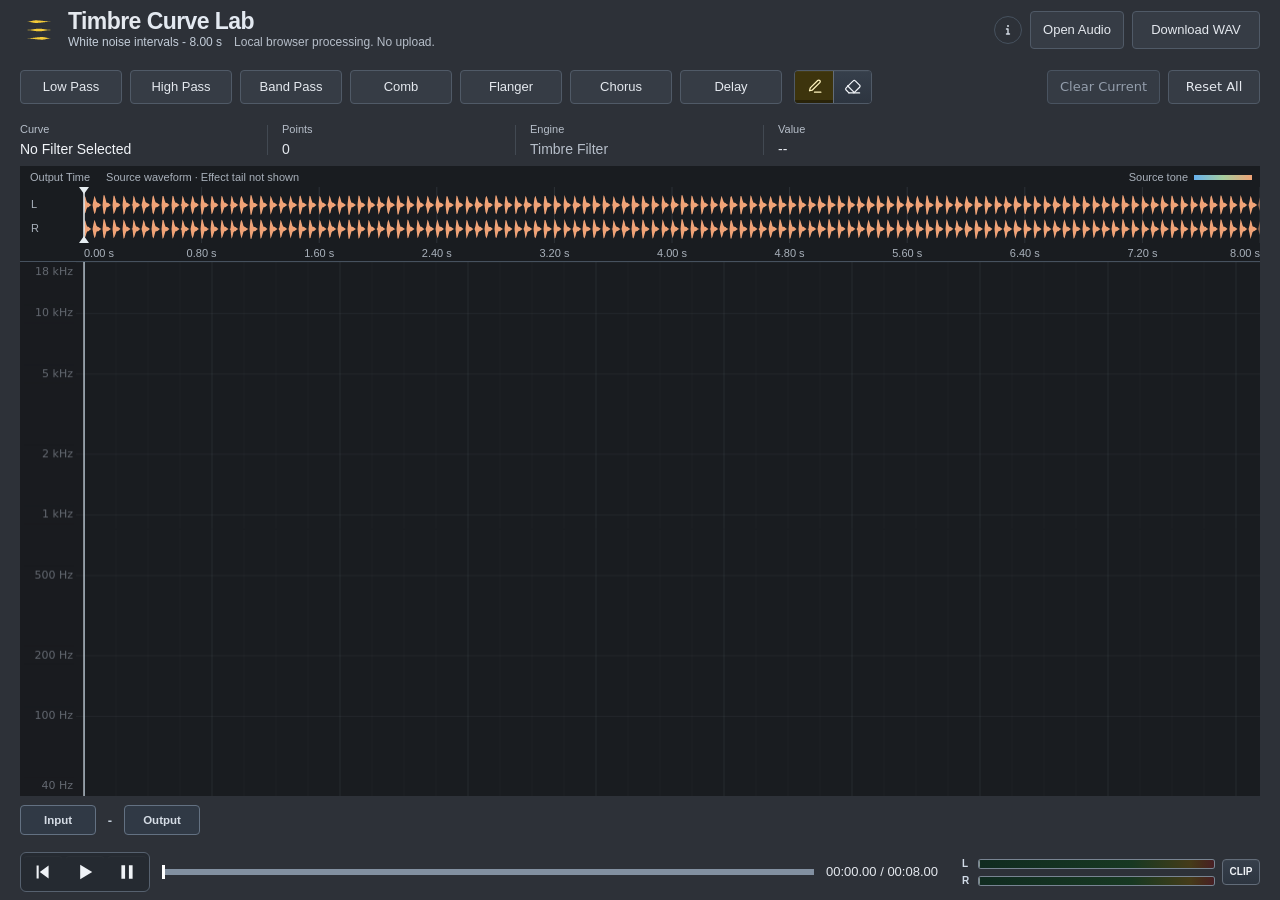
==== commit a879b551: "Refine graphite interface roles and preserve standalone design assets" ====
--- a/index.html
+++ b/index.html
@@ -22,6 +22,7 @@
     <link rel="stylesheet" href="src/header-rhythm.css?v=20261015-1">
     <link rel="stylesheet" href="src/typography.css?v=20261015-family1">
   <link rel="stylesheet" href="src/quiet-ui.css?v=20261023-family1">
+    <link rel="stylesheet" href="src/refined-ui.css?v=20261026-graphite1">
 </head>
   <body>
     <main class="app">
@@ -103,9 +104,9 @@
         </div>
         <div id="parameterLegend" class="parameterLegend" aria-label="Current parameter ranges"></div>
         <div class="panel currentValues" aria-label="Current parameter values">
-          <div class="readout"><span>Curve</span><strong id="modeReadout">Low Pass</strong></div>
+          <div class="readout primaryReadout"><span>Curve</span><strong id="modeReadout">Low Pass</strong></div>
           <div class="readout"><span>Points</span><strong id="pointsReadout">2</strong></div>
-          <div class="readout"><span>Engine</span><strong>Timbre Filter</strong></div>
+          <div class="readout referenceReadout"><span>Engine</span><strong>Timbre Filter</strong></div>
           <div class="readout"><span>Value</span><strong id="cutoffReadout" title="Playing: preview engine value. Stopped: curve target at the playhead.">1.0 kHz</strong></div>
         </div>
         <div class="outputWaveFrame">
@@ -157,7 +158,7 @@
     </main>
 
     <script src="src/file-help.js?v=20261014-family1" type="module"></script>
-    <script src="src/app.js?v=20261025-fade10" type="module"></script>
+    <script src="src/app.js?v=20261026-graphite1" type="module"></script>
   <div id="lowpassModeHelp" class="parameterHelp" role="tooltip" hidden><strong>Low Pass · 40 Hz–18 kHz</strong><span>Set the cutoff frequency. Attenuates frequencies above it. The upper limit is reduced at lower processing sample rates.</span><span class="helpState"></span></div>
 <div id="highpassModeHelp" class="parameterHelp" role="tooltip" hidden><strong>High Pass · 40 Hz–18 kHz</strong><span>Set the cutoff frequency. Attenuates frequencies below it. The upper limit is reduced at lower processing sample rates.</span><span class="helpState"></span></div>
 <div id="bandpassModeHelp" class="parameterHelp" role="tooltip" hidden><strong>Band Pass</strong><span>Keep a band around the center frequency. Edit Center Frequency and Width separately.</span><span class="helpState"></span></div>
--- a/src/refined-ui.css
+++ b/src/refined-ui.css
@@ -0,0 +1,103 @@
+/* Curve Lab graphite contract v1 — 2026-10-26.
+   Paint only: retain dimensions, typography metrics, hit targets and musical colors.
+   Identical in all six Labs; portable roles are documented in INTERFACE_GRAPHITE_CONTRACT.md. */
+:root {
+  --cl-surface-shell: #2d3138;
+  --cl-surface-canvas: #191c20;
+  --cl-surface-control: #363c45;
+  --cl-surface-hover: #444d59;
+  --cl-surface-popover: #272c33;
+  --cl-ink-primary: #e5e9ef;
+  --cl-ink-secondary: #b6bec9;
+  --cl-ink-caption: #aab4c0;
+  --cl-edge-rest: #505a67;
+  --cl-edge-hover: #7d8796;
+  --cl-edge-divider: #424952;
+  --cl-focus-ring: #a9cfff;
+  --audio-surface-file: var(--cl-surface-shell);
+  --audio-surface-controls: var(--cl-surface-shell);
+  --audio-surface-values: var(--cl-surface-shell);
+  --audio-surface-transport: var(--cl-surface-shell);
+  --family-header: var(--cl-surface-shell);
+  --family-transport: var(--cl-surface-shell);
+}
+body, .app, .editor,
+.topbar, .legend, .effectBar, .parameterBar, .controlBand, .sourceBand,
+.impulseBand, .durationPanel, .roomControls, .voiceDetails, .modulationInfo,
+.panel.currentValues, .chainDiagram,
+.app > .playbackBar, .app > .playbackDock, .playbackDock > .playbackBar {
+  background: var(--cl-surface-shell) !important;
+}
+body, .app, .topbar, .topbar h1 { color: var(--cl-ink-primary); }
+
+/* Available/off is separate from enabled, currently edited, unavailable and clipped. */
+:is(.fileButton,#openAudioButton,#downloadButton,.curveMode,.effectModule,
+.parameterButton,.waveformButton,.chainBlock,#resynthesisMode,#convolutionButton,
+#clearCurveButton,#resetButton,#editZoomIn,#editZoomOut,#editZoomFit,
+#editUndo,#editRedo,#editDelete):not(:disabled):not(.active):not(.enabled):not(.editing):not(.clipped):not([aria-pressed="true"]) {
+  background: var(--cl-surface-control) !important;
+  color: var(--cl-ink-primary) !important;
+  border-color: var(--cl-edge-rest) !important;
+  box-shadow: none !important;
+}
+:is(.fileButton,#openAudioButton,#downloadButton,.curveMode,.effectModule,
+.parameterButton,.waveformButton,.chainBlock,#resynthesisMode,#convolutionButton,
+#clearCurveButton,#resetButton,#editZoomIn,#editZoomOut,#editZoomFit,
+#editUndo,#editRedo,#editDelete):not(:disabled):not(.active):not(.enabled):not(.editing):not(.clipped):not([aria-pressed="true"]):hover {
+  background: var(--cl-surface-hover) !important;
+  border-color: var(--cl-edge-hover) !important;
+}
+:is(.fileButton,button,select):focus-visible {
+  outline: 2px solid var(--cl-focus-ring) !important;
+  outline-offset: 2px;
+}
+.topbar select, .compactField select, .synthesisGroup select,
+.resynthesisControls select, .modulationGroup select {
+  background-color: var(--cl-surface-control);
+  color: var(--cl-ink-primary);
+  border-color: var(--cl-edge-rest);
+}
+.toolToggle { border-color: var(--cl-edge-rest) !important; }
+.toolToggle svg { stroke-width: 1.75; }
+
+/* Semantic content remains visible; no opacity is applied to a container. */
+.currentValues > .readout > :is(span,label) { color: var(--cl-ink-secondary); }
+.currentValues > .readout > strong { color: var(--cl-ink-primary); }
+.currentValues > .primaryReadout > strong { color: #f1f4f8; }
+.currentValues > .referenceReadout > strong { color: var(--cl-ink-secondary); }
+.readout:not(:last-child)::after { background: var(--cl-edge-divider); }
+.privacyNote, .tagline { color: var(--cl-ink-secondary); }
+#editStatus, .curveTimeLabel { color: var(--cl-ink-caption); }
+.sourceEditToolbar > strong { color: #c6ced8; }
+#timeStatus, #durationValue { color: var(--cl-ink-primary); }
+.playbackBar .bottomTransport {
+  background: #252a31;
+  border-color: #56616f;
+}
+.playbackBar .bottomTransport :is(#rewindButton,#playButton,#stopButton) {
+  color: var(--cl-ink-primary);
+}
+
+/* Transient panels share a neutral surface; position, size and text metrics stay intact. */
+.parameterHelp, .fileHelpPanel {
+  background: var(--cl-surface-popover);
+  color: var(--cl-ink-primary);
+  border-color: #626d7b;
+  box-shadow: 0 6px 18px #0004;
+}
+.parameterHelp strong, .fileHelpPanel > strong { color: #f1f4f8; }
+.parameterHelp .helpState, .fileHelpPanel dt, .fileHelpPanel p {
+  color: var(--cl-ink-secondary);
+}
+.fileHelpPanel p { border-top-color: var(--cl-edge-divider); }
+.spatialPanel { border-color: #38414a; }
+.spatialHeader > span { color: var(--cl-ink-secondary); }
+
+/* Long output/seek clocks must remain readable on a narrow transport. */
+@media (max-width: 600px) {
+  .playbackBar #timeStatus {
+    min-width: 0;
+    white-space: normal;
+    overflow-wrap: anywhere;
+  }
+}
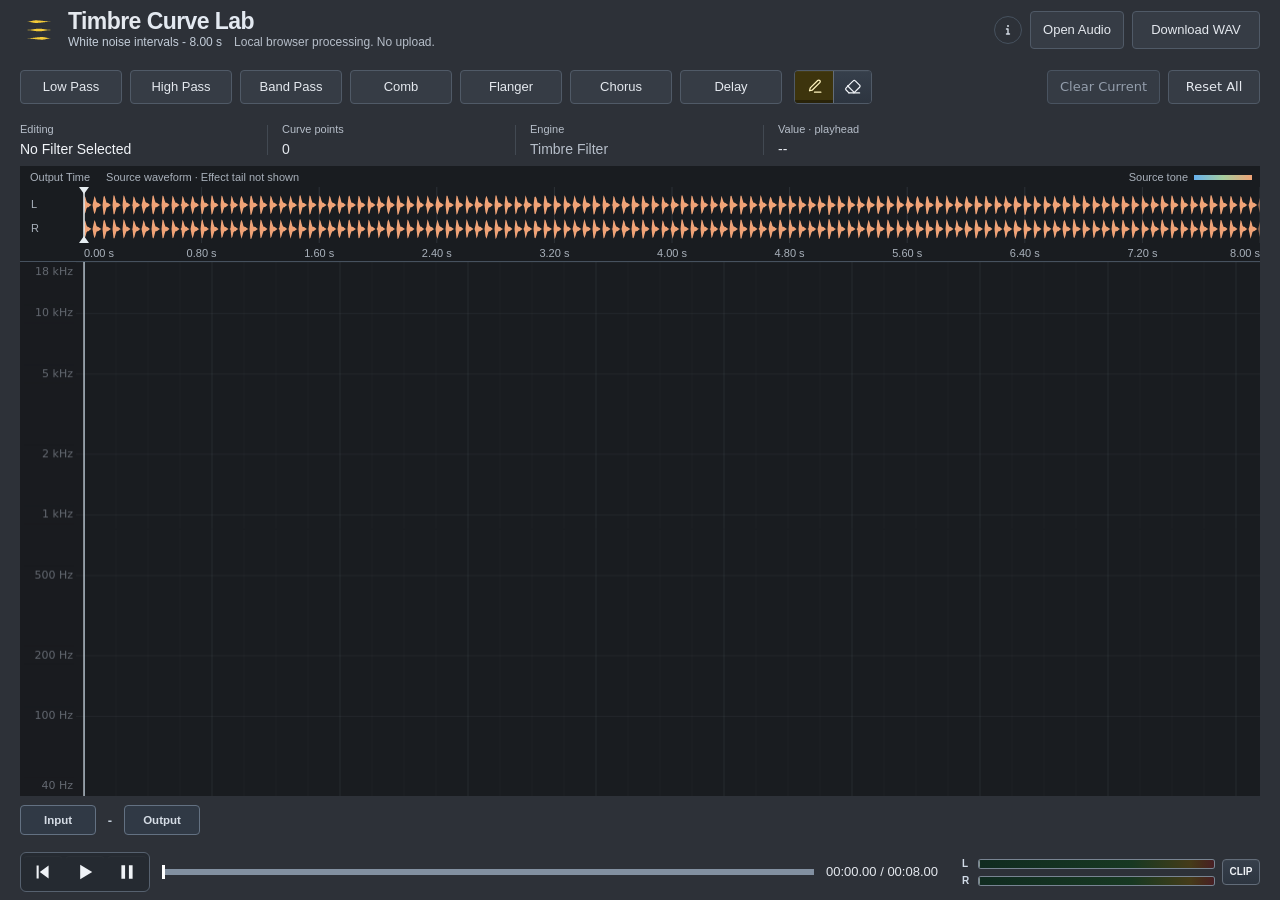
==== commit ad493adc: "Clarify current-value context and source range metadata" ====
--- a/index.html
+++ b/index.html
@@ -104,10 +104,10 @@
         </div>
         <div id="parameterLegend" class="parameterLegend" aria-label="Current parameter ranges"></div>
         <div class="panel currentValues" aria-label="Current parameter values">
-          <div class="readout primaryReadout"><span>Curve</span><strong id="modeReadout">Low Pass</strong></div>
-          <div class="readout"><span>Points</span><strong id="pointsReadout">2</strong></div>
+          <div class="readout primaryReadout"><span>Editing</span><strong id="modeReadout">Low Pass</strong></div>
+          <div class="readout"><span>Curve points</span><strong id="pointsReadout">2</strong></div>
           <div class="readout referenceReadout"><span>Engine</span><strong>Timbre Filter</strong></div>
-          <div class="readout"><span>Value</span><strong id="cutoffReadout" title="Playing: preview engine value. Stopped: curve target at the playhead.">1.0 kHz</strong></div>
+          <div class="readout"><span id="valueBasisLabel" title="Playing: Preview engine value. Stopped: curve target or effective-depth value at the output playhead. Not the selected point.">Value · playhead</span><strong id="cutoffReadout" title="Playing: preview engine value. Stopped: curve target at the playhead.">1.0 kHz</strong></div>
         </div>
         <div class="outputWaveFrame">
           <canvas id="outputWaveCanvas" width="1400" height="96" role="slider" tabindex="0"
@@ -158,7 +158,7 @@
     </main>
 
     <script src="src/file-help.js?v=20261014-family1" type="module"></script>
-    <script src="src/app.js?v=20261026-graphite1" type="module"></script>
+    <script src="src/app.js?v=20261027-context1" type="module"></script>
   <div id="lowpassModeHelp" class="parameterHelp" role="tooltip" hidden><strong>Low Pass · 40 Hz–18 kHz</strong><span>Set the cutoff frequency. Attenuates frequencies above it. The upper limit is reduced at lower processing sample rates.</span><span class="helpState"></span></div>
 <div id="highpassModeHelp" class="parameterHelp" role="tooltip" hidden><strong>High Pass · 40 Hz–18 kHz</strong><span>Set the cutoff frequency. Attenuates frequencies below it. The upper limit is reduced at lower processing sample rates.</span><span class="helpState"></span></div>
 <div id="bandpassModeHelp" class="parameterHelp" role="tooltip" hidden><strong>Band Pass</strong><span>Keep a band around the center frequency. Edit Center Frequency and Width separately.</span><span class="helpState"></span></div>
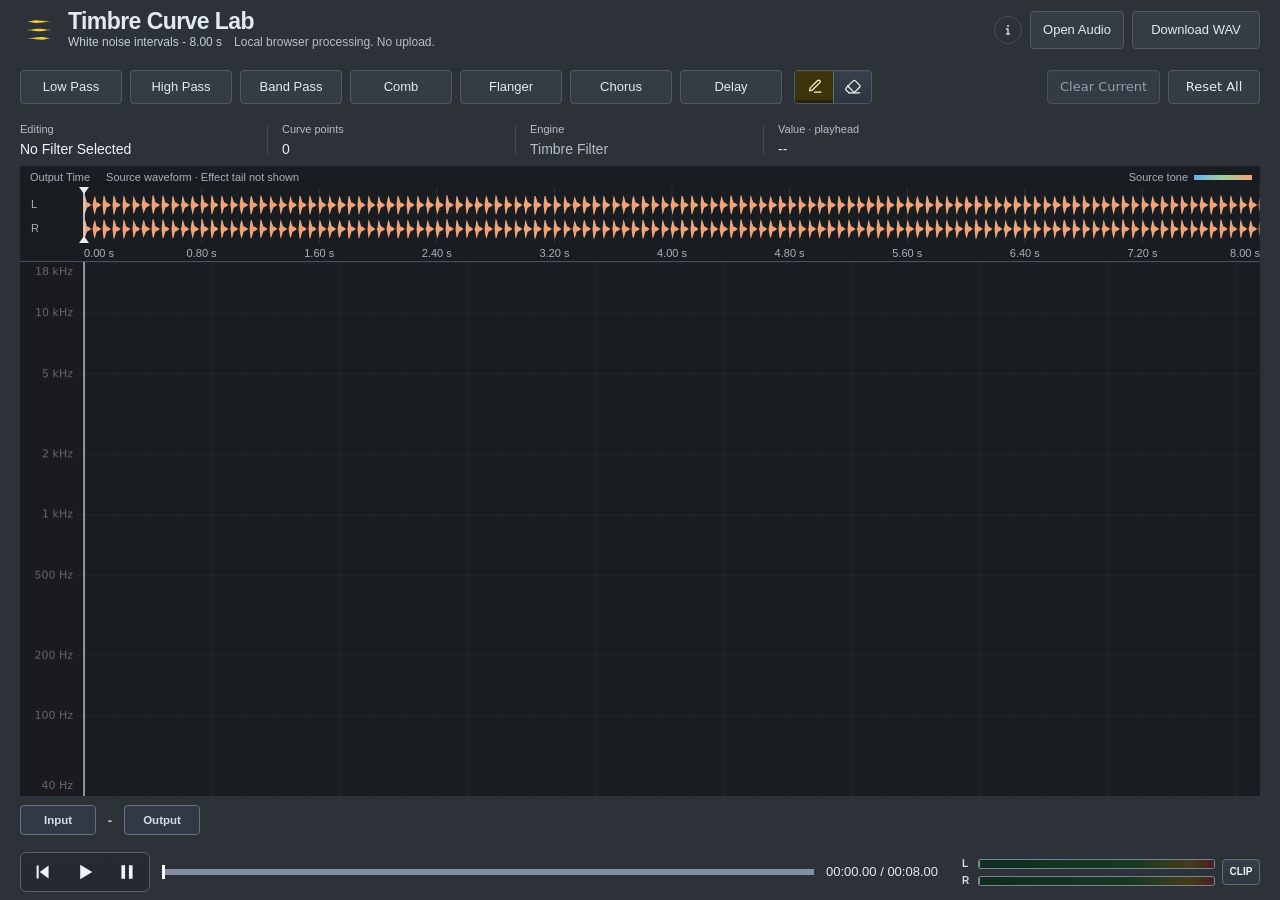
==== commit 50194d25: "feat(ui): add Shift group drag and Option point deletion Keep each Lab mapping and ordinary curve ed" ====
--- a/index.html
+++ b/index.html
@@ -70,10 +70,10 @@
             <button id="chorusMode" class="effectModule chorusModule" type="button" data-parameter-help aria-describedby="chorusModeHelp">Chorus</button>
             <button id="delayMode" class="effectModule delayModule" type="button" data-parameter-help aria-describedby="delayModeHelp">Delay</button>
             <div class="toolToggle" role="group" aria-label="Curve editing tool">
-              <button id="penTool" class="active" type="button" aria-label="Pen" aria-pressed="true" title="Pen: add or move points">
+              <button id="penTool" class="active" type="button" aria-label="Pen" aria-pressed="true" title="Pen: add or move points. Shift-drag a point and following points vertically; X stays fixed. Esc cancels the group drag.">
                 <svg xmlns="http://www.w3.org/2000/svg" width="17" height="17" viewBox="0 0 24 24" fill="none" stroke="currentColor" stroke-width="2" stroke-linecap="round" stroke-linejoin="round" aria-hidden="true"><path d="M12 20h9"/><path d="M16.5 3.5a2.121 2.121 0 0 1 3 3L9 17l-4 1 1-4Z"/></svg>
               </button>
-              <button id="eraserTool" type="button" aria-label="Eraser" aria-pressed="false" title="Eraser: click a point to delete. Mac: Command-click; PC: Ctrl-click">
+              <button id="eraserTool" type="button" aria-label="Eraser" aria-pressed="false" title="Eraser: click a point to delete. Mac: Option-click; PC: Ctrl-click">
                 <svg xmlns="http://www.w3.org/2000/svg" width="17" height="17" viewBox="0 0 24 24" fill="none" stroke="currentColor" stroke-width="2" stroke-linecap="round" stroke-linejoin="round" aria-hidden="true"><path d="m7 21-4-4a2 2 0 0 1 0-3L13 4a2 2 0 0 1 3 0l6 6a2 2 0 0 1 0 3l-8 8"/><path d="M22 21H7"/><path d="m5 11 9 9"/></svg>
               </button>
             </div>
@@ -116,7 +116,7 @@
             title="Source waveform, not processed audio. Color: blue (lower-frequency character) to peach (higher-frequency character). Delay tails are not shown. Click or drag to seek."></canvas>
         </div>
         <div class="canvasFrame">
-          <canvas id="waveCanvas" width="1400" height="620"></canvas>
+          <canvas id="waveCanvas" width="1400" height="620" aria-label="Curve editor. Click to add or drag to move. Shift-drag a point and following points vertically with X fixed. Esc cancels. Mac Option-click deletes; PC Ctrl-click."></canvas>
         </div>
 
 
@@ -158,7 +158,7 @@
     </main>
 
     <script src="src/file-help.js?v=20261014-family1" type="module"></script>
-    <script src="src/app.js?v=20261027-context1" type="module"></script>
+    <script src="src/app.js?v=20261027-shift1" type="module"></script>
   <div id="lowpassModeHelp" class="parameterHelp" role="tooltip" hidden><strong>Low Pass · 40 Hz–18 kHz</strong><span>Set the cutoff frequency. Attenuates frequencies above it. The upper limit is reduced at lower processing sample rates.</span><span class="helpState"></span></div>
 <div id="highpassModeHelp" class="parameterHelp" role="tooltip" hidden><strong>High Pass · 40 Hz–18 kHz</strong><span>Set the cutoff frequency. Attenuates frequencies below it. The upper limit is reduced at lower processing sample rates.</span><span class="helpState"></span></div>
 <div id="bandpassModeHelp" class="parameterHelp" role="tooltip" hidden><strong>Band Pass</strong><span>Keep a band around the center frequency. Edit Center Frequency and Width separately.</span><span class="helpState"></span></div>
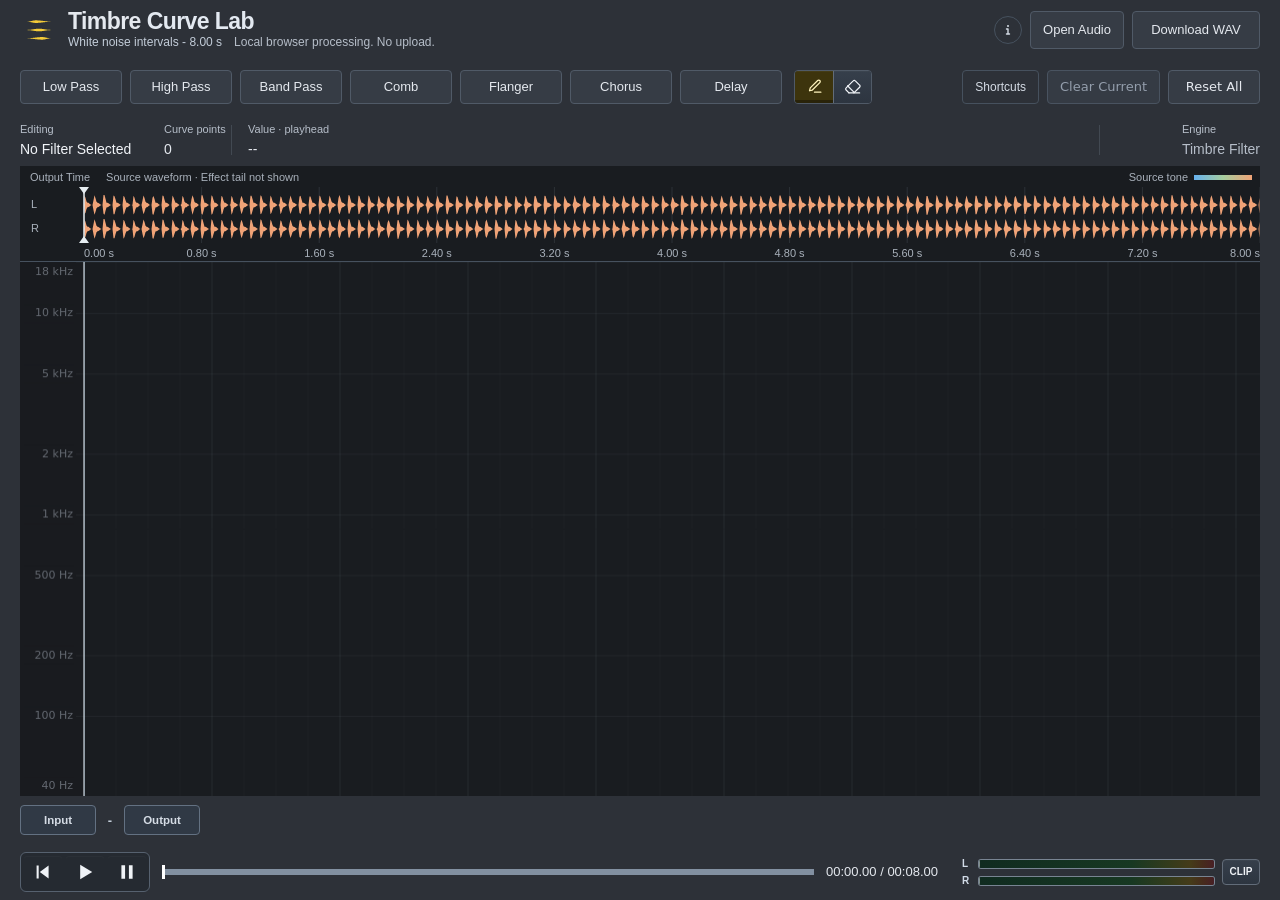
==== commit 24661176: "Clarify readout hierarchy and contextual shortcut help" ====
--- a/index.html
+++ b/index.html
@@ -18,7 +18,7 @@
     <link rel="stylesheet" href="src/transport-polish.css?v=20261015-2">
   <link rel="stylesheet" href="src/transport-surface.css?v=20261015-2">
   <link rel="stylesheet" href="src/brand-layout.css?v=20261015-1">
-    <link rel="stylesheet" href="src/readout-layout.css?v=20261015-compact2">
+    <link rel="stylesheet" href="src/readout-layout.css?v=20261028-family-guide1">
     <link rel="stylesheet" href="src/header-rhythm.css?v=20261015-1">
     <link rel="stylesheet" href="src/typography.css?v=20261015-family1">
   <link rel="stylesheet" href="src/quiet-ui.css?v=20261023-family1">
@@ -79,6 +79,10 @@
             </div>
           </div>
           <div class="curveActions">
+            <details id="shortcutHelp" class="fileHelp shortcutHelp">
+              <summary title="Existing shortcuts by editing area">Shortcuts</summary>
+              <div class="fileHelpPanel" aria-label="Keyboard shortcuts"><strong>Keyboard shortcuts</strong><h3>Curve editing</h3><dl><dt>Shift-drag</dt><dd>Move this and following points vertically. X stays fixed.</dd><dt>Option-click</dt><dd>Mac: delete a point. PC: Ctrl-click. Endpoints stay protected.</dd><dt>Esc</dt><dd>Cancel the pending Shift group drag.</dd></dl><h3>Effect chain · effect block focused</h3><dl><dt>Option/Alt + ← / →</dt><dd>Move the focused effect earlier or later in the chain.</dd></dl><h3>Playback</h3><dl><dt>Space</dt><dd>Play/pause outside inputs, selectors and help.</dd><dt>← / →</dt><dd>Source waveform guide focused: seek 1 s; Shift: 0.1 s. Home / End: boundaries.</dd></dl><p>Values describe the current Preview/playhead, not a selected point. Effect enabled and currently edited are separate states. Esc closes this guide.</p></div>
+            </details>
             <button id="clearCurveButton" type="button">Clear Current</button>
             <button id="resetButton" type="button">Reset All</button>
           </div>
@@ -103,11 +107,11 @@
           <button id="delayMixParam" class="parameterButton" type="button" data-parameter-help aria-describedby="delayMixParamHelp">Mix</button>
         </div>
         <div id="parameterLegend" class="parameterLegend" aria-label="Current parameter ranges"></div>
-        <div class="panel currentValues" aria-label="Current parameter values">
+        <div class="panel currentValues contextReadouts" aria-label="Current parameter values">
           <div class="readout primaryReadout"><span>Editing</span><strong id="modeReadout">Low Pass</strong></div>
-          <div class="readout"><span>Curve points</span><strong id="pointsReadout">2</strong></div>
+          <div class="readout editContextEnd"><span>Curve points</span><strong id="pointsReadout">2</strong></div>
+          <div class="readout playbackGroupEnd"><span id="valueBasisLabel" title="Playing: Preview engine value. Stopped: curve target or effective-depth value at the output playhead. Not the selected point.">Value · playhead</span><strong id="cutoffReadout" title="Playing: preview engine value. Stopped: curve target at the playhead.">1.0 kHz</strong></div>
           <div class="readout referenceReadout"><span>Engine</span><strong>Timbre Filter</strong></div>
-          <div class="readout"><span id="valueBasisLabel" title="Playing: Preview engine value. Stopped: curve target or effective-depth value at the output playhead. Not the selected point.">Value · playhead</span><strong id="cutoffReadout" title="Playing: preview engine value. Stopped: curve target at the playhead.">1.0 kHz</strong></div>
         </div>
         <div class="outputWaveFrame">
           <canvas id="outputWaveCanvas" width="1400" height="96" role="slider" tabindex="0"
@@ -157,7 +161,7 @@
       </footer>
     </main>
 
-    <script src="src/file-help.js?v=20261014-family1" type="module"></script>
+    <script src="src/file-help.js?v=20261028-family-guide1" type="module"></script>
     <script src="src/app.js?v=20261027-shift1" type="module"></script>
   <div id="lowpassModeHelp" class="parameterHelp" role="tooltip" hidden><strong>Low Pass · 40 Hz–18 kHz</strong><span>Set the cutoff frequency. Attenuates frequencies above it. The upper limit is reduced at lower processing sample rates.</span><span class="helpState"></span></div>
 <div id="highpassModeHelp" class="parameterHelp" role="tooltip" hidden><strong>High Pass · 40 Hz–18 kHz</strong><span>Set the cutoff frequency. Attenuates frequencies below it. The upper limit is reduced at lower processing sample rates.</span><span class="helpState"></span></div>
--- a/src/readout-layout.css
+++ b/src/readout-layout.css
@@ -34,3 +34,52 @@
   .panel.currentValues { padding-block:6px; row-gap:8px; }
   .currentValues > .readout { row-gap:2px; }
 }
+
+/* Audio-approved readout roles, adapted only to this Lab's retained fields. */
+.panel.currentValues.contextReadouts { grid-template-columns:132px 72px minmax(180px,1fr) 144px; column-gap:12px; }
+.panel.currentValues.contextReadouts > .readout { padding-inline:0; grid-template-rows:14px minmax(18px,auto); }
+.panel.currentValues.contextReadouts > .readout > strong { white-space:normal; overflow:visible; text-overflow:clip; overflow-wrap:anywhere; }
+.panel.currentValues.contextReadouts > .readout::after { display:none; }
+@media(min-width:900px) {
+ .panel.currentValues.contextReadouts > :is(.editContextEnd,.playbackGroupEnd)::after { display:block; right:4px; }
+ .panel.currentValues.contextReadouts > .readout:last-child { justify-self:end; }
+}
+@media(min-width:640px) and (max-width:899px) { .panel.currentValues.contextReadouts { grid-template-columns:repeat(4,minmax(0,1fr)); } }
+@media(min-width:440px) and (max-width:639px) { .panel.currentValues.contextReadouts { grid-template-columns:repeat(3,minmax(0,1fr)); } }
+@media(max-width:439px) { .panel.currentValues.contextReadouts { grid-template-columns:repeat(2,minmax(0,1fr)); } }
+
+/* Reuse the file-information disclosure and Graphite panel roles for shortcuts. */
+.shortcutHelp > summary {
+  width:auto;
+  height:var(--cl-control-height,34px);
+  padding-inline:var(--cl-control-inset,12px);
+  border-radius:var(--cl-control-radius,4px);
+  font-size:var(--cl-type-body,12px);
+  font-weight:400;
+}
+.shortcutHelp .fileHelpPanel {
+  position:fixed;
+  right:auto;
+  width:min(460px,calc(100vw - 24px));
+  max-height:calc(100dvh - 24px);
+  overflow:auto;
+  overscroll-behavior:contain;
+  text-transform:none;
+  letter-spacing:0;
+}
+.shortcutHelp .fileHelpPanel h3 {
+  margin:14px 0 0;
+  font-size:12px;
+  font-weight:500;
+  color:var(--cl-ink-primary,var(--cl-text));
+}
+.shortcutHelp .fileHelpPanel dl {
+  grid-template-columns:116px minmax(0,1fr);
+  gap:7px 12px;
+  margin:8px 0 0;
+}
+.shortcutHelp .fileHelpPanel dt,
+.shortcutHelp .fileHelpPanel dd { overflow-wrap:anywhere; }
+@media(max-width:439px) {
+  .shortcutHelp .fileHelpPanel dl { grid-template-columns:100px minmax(0,1fr); gap:7px 10px; }
+}
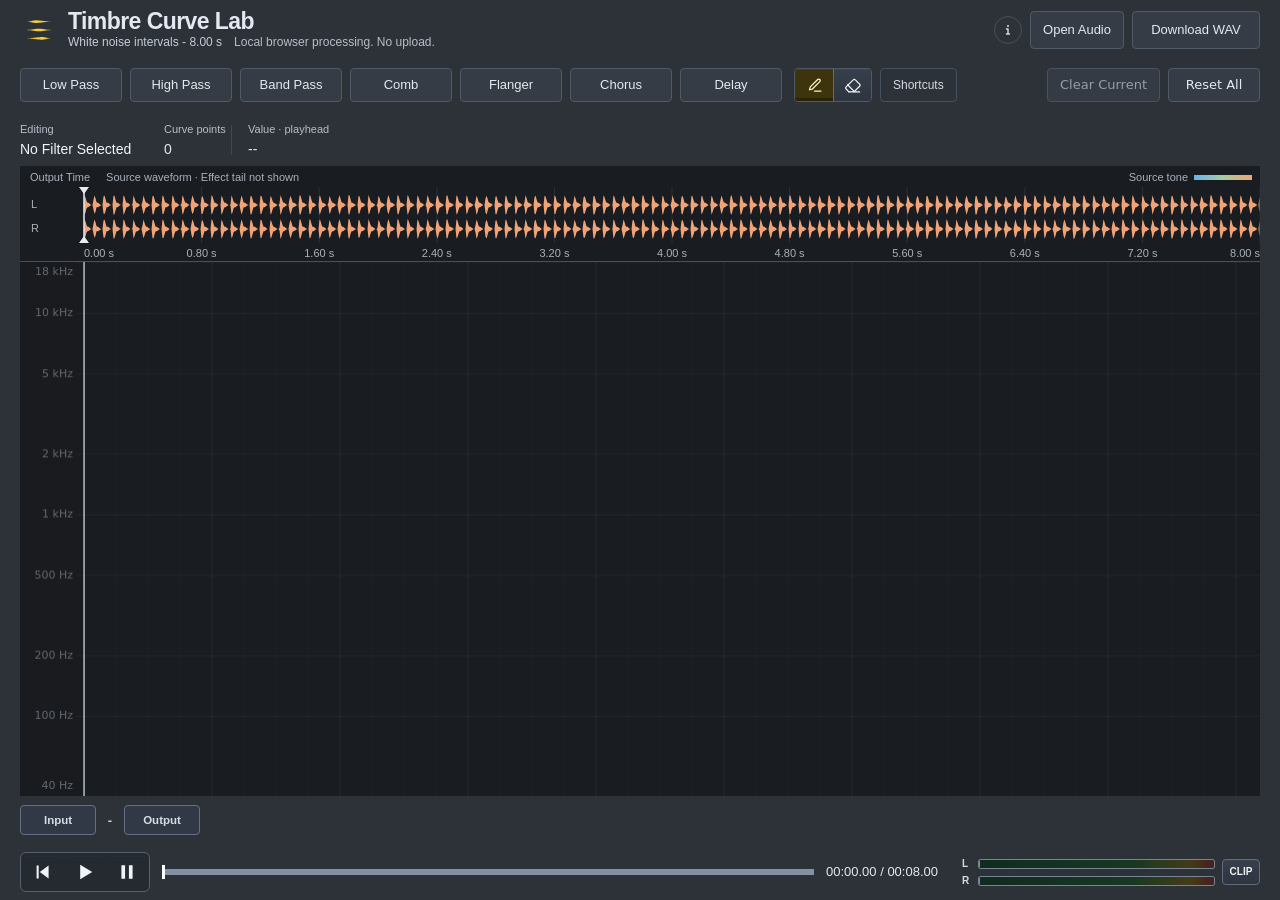
==== commit f5948212: "Align toolbar utilities and simplify technical readouts" ====
--- a/index.html
+++ b/index.html
@@ -18,7 +18,7 @@
     <link rel="stylesheet" href="src/transport-polish.css?v=20261015-2">
   <link rel="stylesheet" href="src/transport-surface.css?v=20261015-2">
   <link rel="stylesheet" href="src/brand-layout.css?v=20261015-1">
-    <link rel="stylesheet" href="src/readout-layout.css?v=20261028-family-guide1">
+    <link rel="stylesheet" href="src/readout-layout.css?v=20261028-toolbar-engine1">
     <link rel="stylesheet" href="src/header-rhythm.css?v=20261015-1">
     <link rel="stylesheet" href="src/typography.css?v=20261015-family1">
   <link rel="stylesheet" href="src/quiet-ui.css?v=20261023-family1">
@@ -46,6 +46,7 @@
                 <dt>AIFF</dt><dd>Mono/stereo 16/24-bit PCM (8–192 kHz), converted locally on import. AIFF-C is not supported.</dd>
                 <dt>AIFF limits</dt><dd>128 MiB file / converted WAV; 192 MiB decoded audio. Other formats depend on browser memory.</dd>
                 <dt>Output</dt><dd>Source up to 3 min, plus effect tail · Stereo · 48 kHz / 24-bit WAV.</dd>
+                <dt>Processing</dt><dd>Timbre Filter</dd>
               </dl>
               <p>Short excerpts recommended. Use one Lab at a time for heavy processing.</p>
             </div>
@@ -69,20 +70,22 @@
             <button id="flangerMode" class="effectModule flangerModule" type="button" data-parameter-help aria-describedby="flangerModeHelp">Flanger</button>
             <button id="chorusMode" class="effectModule chorusModule" type="button" data-parameter-help aria-describedby="chorusModeHelp">Chorus</button>
             <button id="delayMode" class="effectModule delayModule" type="button" data-parameter-help aria-describedby="delayModeHelp">Delay</button>
-            <div class="toolToggle" role="group" aria-label="Curve editing tool">
-              <button id="penTool" class="active" type="button" aria-label="Pen" aria-pressed="true" title="Pen: add or move points. Shift-drag a point and following points vertically; X stays fixed. Esc cancels the group drag.">
-                <svg xmlns="http://www.w3.org/2000/svg" width="17" height="17" viewBox="0 0 24 24" fill="none" stroke="currentColor" stroke-width="2" stroke-linecap="round" stroke-linejoin="round" aria-hidden="true"><path d="M12 20h9"/><path d="M16.5 3.5a2.121 2.121 0 0 1 3 3L9 17l-4 1 1-4Z"/></svg>
-              </button>
-              <button id="eraserTool" type="button" aria-label="Eraser" aria-pressed="false" title="Eraser: click a point to delete. Mac: Option-click; PC: Ctrl-click">
-                <svg xmlns="http://www.w3.org/2000/svg" width="17" height="17" viewBox="0 0 24 24" fill="none" stroke="currentColor" stroke-width="2" stroke-linecap="round" stroke-linejoin="round" aria-hidden="true"><path d="m7 21-4-4a2 2 0 0 1 0-3L13 4a2 2 0 0 1 3 0l6 6a2 2 0 0 1 0 3l-8 8"/><path d="M22 21H7"/><path d="m5 11 9 9"/></svg>
-              </button>
+            <div class="editingToolGroup">
+              <div class="toolToggle" role="group" aria-label="Curve editing tool">
+                <button id="penTool" class="active" type="button" aria-label="Pen" aria-pressed="true" title="Pen: add or move points. Shift-drag a point and following points vertically; X stays fixed. Esc cancels the group drag.">
+                  <svg xmlns="http://www.w3.org/2000/svg" width="17" height="17" viewBox="0 0 24 24" fill="none" stroke="currentColor" stroke-width="2" stroke-linecap="round" stroke-linejoin="round" aria-hidden="true"><path d="M12 20h9"/><path d="M16.5 3.5a2.121 2.121 0 0 1 3 3L9 17l-4 1 1-4Z"/></svg>
+                </button>
+                <button id="eraserTool" type="button" aria-label="Eraser" aria-pressed="false" title="Eraser: click a point to delete. Mac: Option-click; PC: Ctrl-click">
+                  <svg xmlns="http://www.w3.org/2000/svg" width="17" height="17" viewBox="0 0 24 24" fill="none" stroke="currentColor" stroke-width="2" stroke-linecap="round" stroke-linejoin="round" aria-hidden="true"><path d="m7 21-4-4a2 2 0 0 1 0-3L13 4a2 2 0 0 1 3 0l6 6a2 2 0 0 1 0 3l-8 8"/><path d="M22 21H7"/><path d="m5 11 9 9"/></svg>
+                </button>
+              </div>
+              <details id="shortcutHelp" class="fileHelp shortcutHelp">
+                <summary title="Existing shortcuts by editing area">Shortcuts</summary>
+                <div class="fileHelpPanel" aria-label="Keyboard shortcuts"><strong>Keyboard shortcuts</strong><h3>Curve editing</h3><dl><dt>Shift-drag</dt><dd>Move this and following points vertically. X stays fixed.</dd><dt>Option-click</dt><dd>Mac: delete a point. PC: Ctrl-click. Endpoints stay protected.</dd><dt>Esc</dt><dd>Cancel the pending Shift group drag.</dd></dl><h3>Effect chain · effect block focused</h3><dl><dt>Option/Alt + ← / →</dt><dd>Move the focused effect earlier or later in the chain.</dd></dl><h3>Playback</h3><dl><dt>Space</dt><dd>Play/pause outside inputs, selectors and help.</dd><dt>← / →</dt><dd>Source waveform guide focused: seek 1 s; Shift: 0.1 s. Home / End: boundaries.</dd></dl><p>Values describe the current Preview/playhead, not a selected point. Effect enabled and currently edited are separate states. Esc closes this guide.</p></div>
+              </details>
             </div>
           </div>
           <div class="curveActions">
-            <details id="shortcutHelp" class="fileHelp shortcutHelp">
-              <summary title="Existing shortcuts by editing area">Shortcuts</summary>
-              <div class="fileHelpPanel" aria-label="Keyboard shortcuts"><strong>Keyboard shortcuts</strong><h3>Curve editing</h3><dl><dt>Shift-drag</dt><dd>Move this and following points vertically. X stays fixed.</dd><dt>Option-click</dt><dd>Mac: delete a point. PC: Ctrl-click. Endpoints stay protected.</dd><dt>Esc</dt><dd>Cancel the pending Shift group drag.</dd></dl><h3>Effect chain · effect block focused</h3><dl><dt>Option/Alt + ← / →</dt><dd>Move the focused effect earlier or later in the chain.</dd></dl><h3>Playback</h3><dl><dt>Space</dt><dd>Play/pause outside inputs, selectors and help.</dd><dt>← / →</dt><dd>Source waveform guide focused: seek 1 s; Shift: 0.1 s. Home / End: boundaries.</dd></dl><p>Values describe the current Preview/playhead, not a selected point. Effect enabled and currently edited are separate states. Esc closes this guide.</p></div>
-            </details>
             <button id="clearCurveButton" type="button">Clear Current</button>
             <button id="resetButton" type="button">Reset All</button>
           </div>
@@ -110,8 +113,7 @@
         <div class="panel currentValues contextReadouts" aria-label="Current parameter values">
           <div class="readout primaryReadout"><span>Editing</span><strong id="modeReadout">Low Pass</strong></div>
           <div class="readout editContextEnd"><span>Curve points</span><strong id="pointsReadout">2</strong></div>
-          <div class="readout playbackGroupEnd"><span id="valueBasisLabel" title="Playing: Preview engine value. Stopped: curve target or effective-depth value at the output playhead. Not the selected point.">Value · playhead</span><strong id="cutoffReadout" title="Playing: preview engine value. Stopped: curve target at the playhead.">1.0 kHz</strong></div>
-          <div class="readout referenceReadout"><span>Engine</span><strong>Timbre Filter</strong></div>
+          <div class="readout"><span id="valueBasisLabel" title="Playing: Preview engine value. Stopped: curve target or effective-depth value at the output playhead. Not the selected point.">Value · playhead</span><strong id="cutoffReadout" title="Playing: preview engine value. Stopped: curve target at the playhead.">1.0 kHz</strong></div>
         </div>
         <div class="outputWaveFrame">
           <canvas id="outputWaveCanvas" width="1400" height="96" role="slider" tabindex="0"
--- a/src/readout-layout.css
+++ b/src/readout-layout.css
@@ -36,13 +36,13 @@
 }
 
 /* Audio-approved readout roles, adapted only to this Lab's retained fields. */
-.panel.currentValues.contextReadouts { grid-template-columns:132px 72px minmax(180px,1fr) 144px; column-gap:12px; }
+.panel.currentValues.contextReadouts { grid-template-columns:132px 72px minmax(180px,1fr); column-gap:12px; }
 .panel.currentValues.contextReadouts > .readout { padding-inline:0; grid-template-rows:14px minmax(18px,auto); }
 .panel.currentValues.contextReadouts > .readout > strong { white-space:normal; overflow:visible; text-overflow:clip; overflow-wrap:anywhere; }
 .panel.currentValues.contextReadouts > .readout::after { display:none; }
 @media(min-width:900px) {
  .panel.currentValues.contextReadouts > :is(.editContextEnd,.playbackGroupEnd)::after { display:block; right:4px; }
- .panel.currentValues.contextReadouts > .readout:last-child { justify-self:end; }
+ .panel.currentValues.contextReadouts > .referenceReadout { justify-self:end; }
 }
 @media(min-width:640px) and (max-width:899px) { .panel.currentValues.contextReadouts { grid-template-columns:repeat(4,minmax(0,1fr)); } }
 @media(min-width:440px) and (max-width:639px) { .panel.currentValues.contextReadouts { grid-template-columns:repeat(3,minmax(0,1fr)); } }
@@ -83,3 +83,13 @@
 @media(max-width:439px) {
   .shortcutHelp .fileHelpPanel dl { grid-template-columns:100px minmax(0,1fr); gap:7px 10px; }
 }
+
+/* Keep the shortcut reference with editing tools, including wrapped effect bars. */
+.effectBar { display:grid; grid-template-columns:minmax(0,1fr) auto; align-items:start; }
+.effectBar > .effectChain { min-width:0; }
+.editingToolGroup { display:flex; align-items:center; flex-wrap:nowrap; gap:8px; }
+.effectBar > .curveActions { padding-left:0; align-self:start; }
+@media(max-width:700px) {
+  .effectBar { grid-template-columns:minmax(0,1fr); }
+  .effectBar > .curveActions { justify-content:flex-start; }
+}
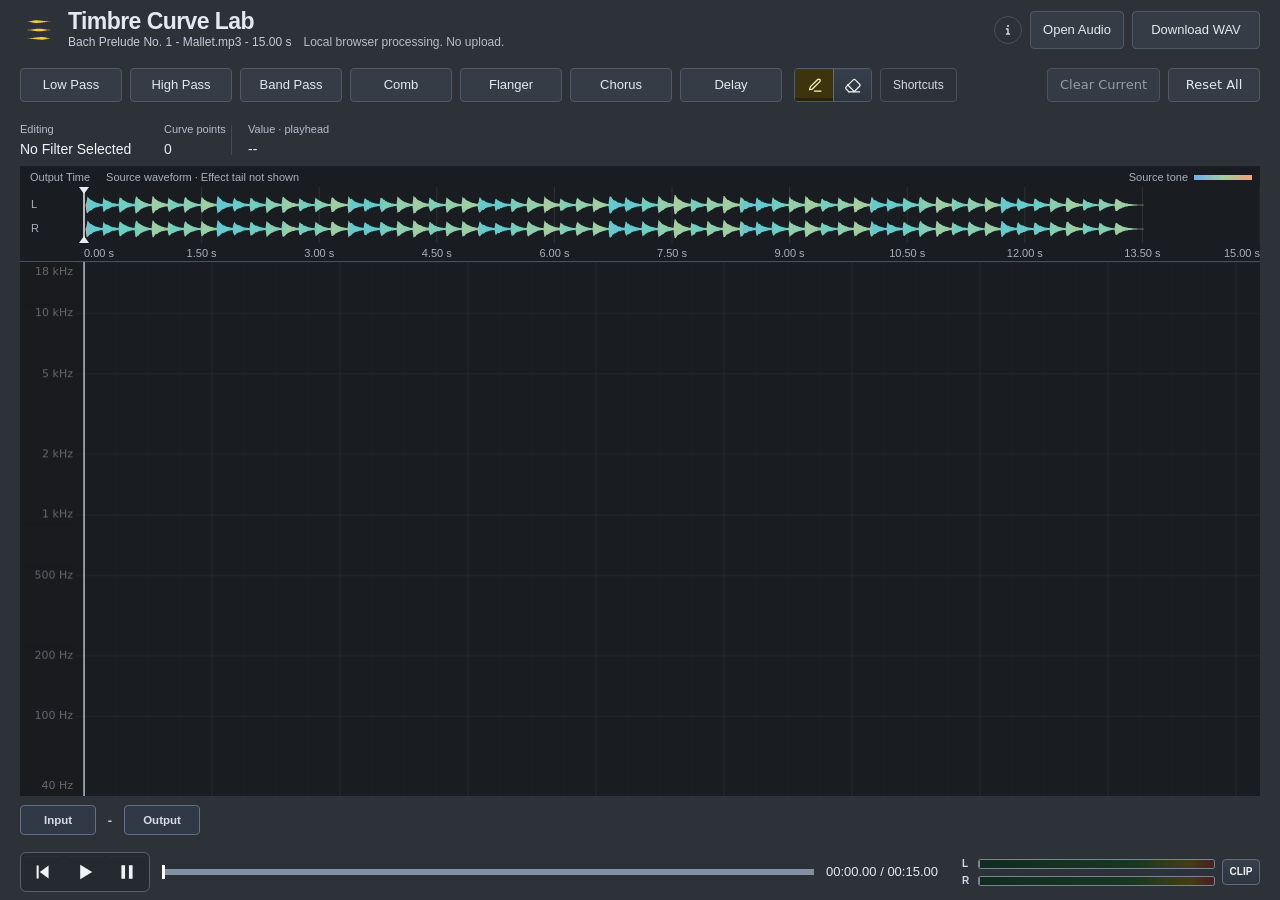
==== commit 0d0f5585: "Use shared Bach mallet MP3 as default source" ====
--- a/index.html
+++ b/index.html
@@ -164,7 +164,7 @@
     </main>
 
     <script src="src/file-help.js?v=20261028-family-guide1" type="module"></script>
-    <script src="src/app.js?v=20261027-shift1" type="module"></script>
+    <script src="src/app.js?v=20261029-default-bach1" type="module"></script>
   <div id="lowpassModeHelp" class="parameterHelp" role="tooltip" hidden><strong>Low Pass · 40 Hz–18 kHz</strong><span>Set the cutoff frequency. Attenuates frequencies above it. The upper limit is reduced at lower processing sample rates.</span><span class="helpState"></span></div>
 <div id="highpassModeHelp" class="parameterHelp" role="tooltip" hidden><strong>High Pass · 40 Hz–18 kHz</strong><span>Set the cutoff frequency. Attenuates frequencies below it. The upper limit is reduced at lower processing sample rates.</span><span class="helpState"></span></div>
 <div id="bandpassModeHelp" class="parameterHelp" role="tooltip" hidden><strong>Band Pass</strong><span>Keep a band around the center frequency. Edit Center Frequency and Width separately.</span><span class="helpState"></span></div>
